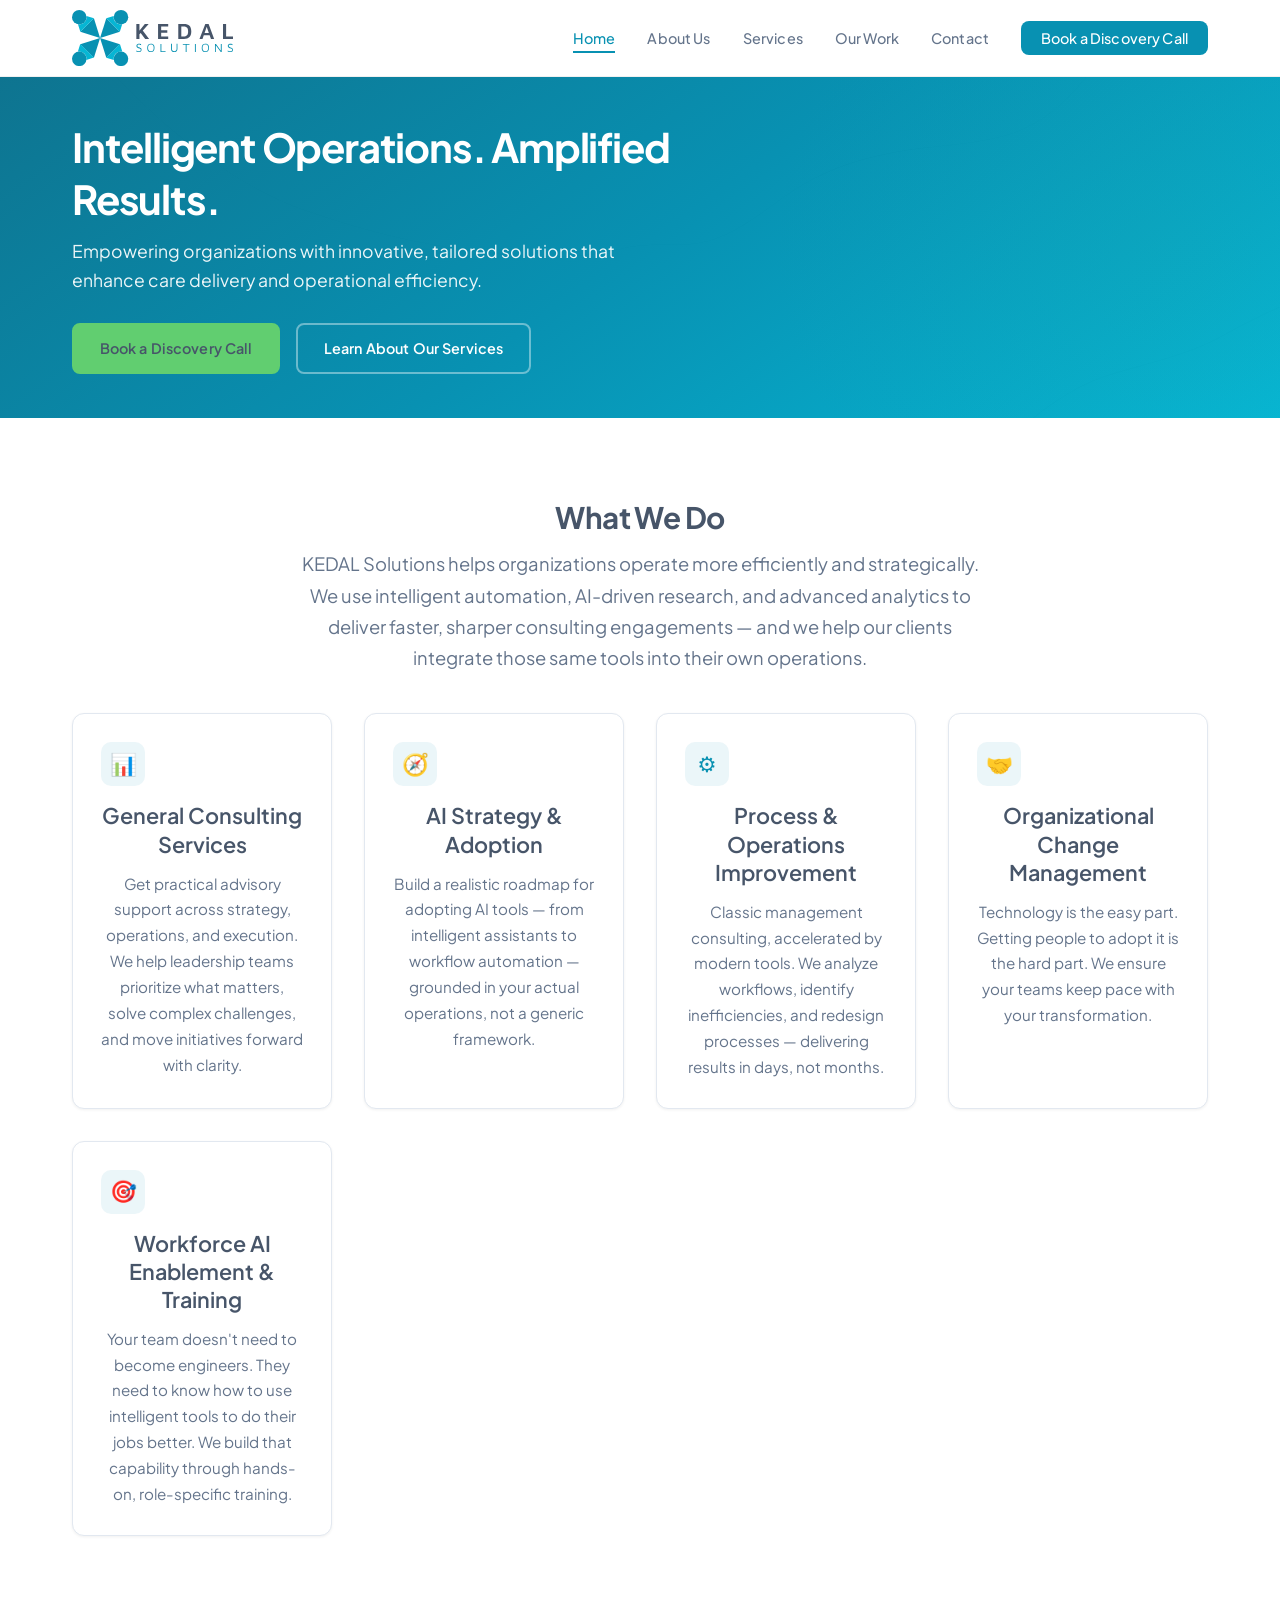
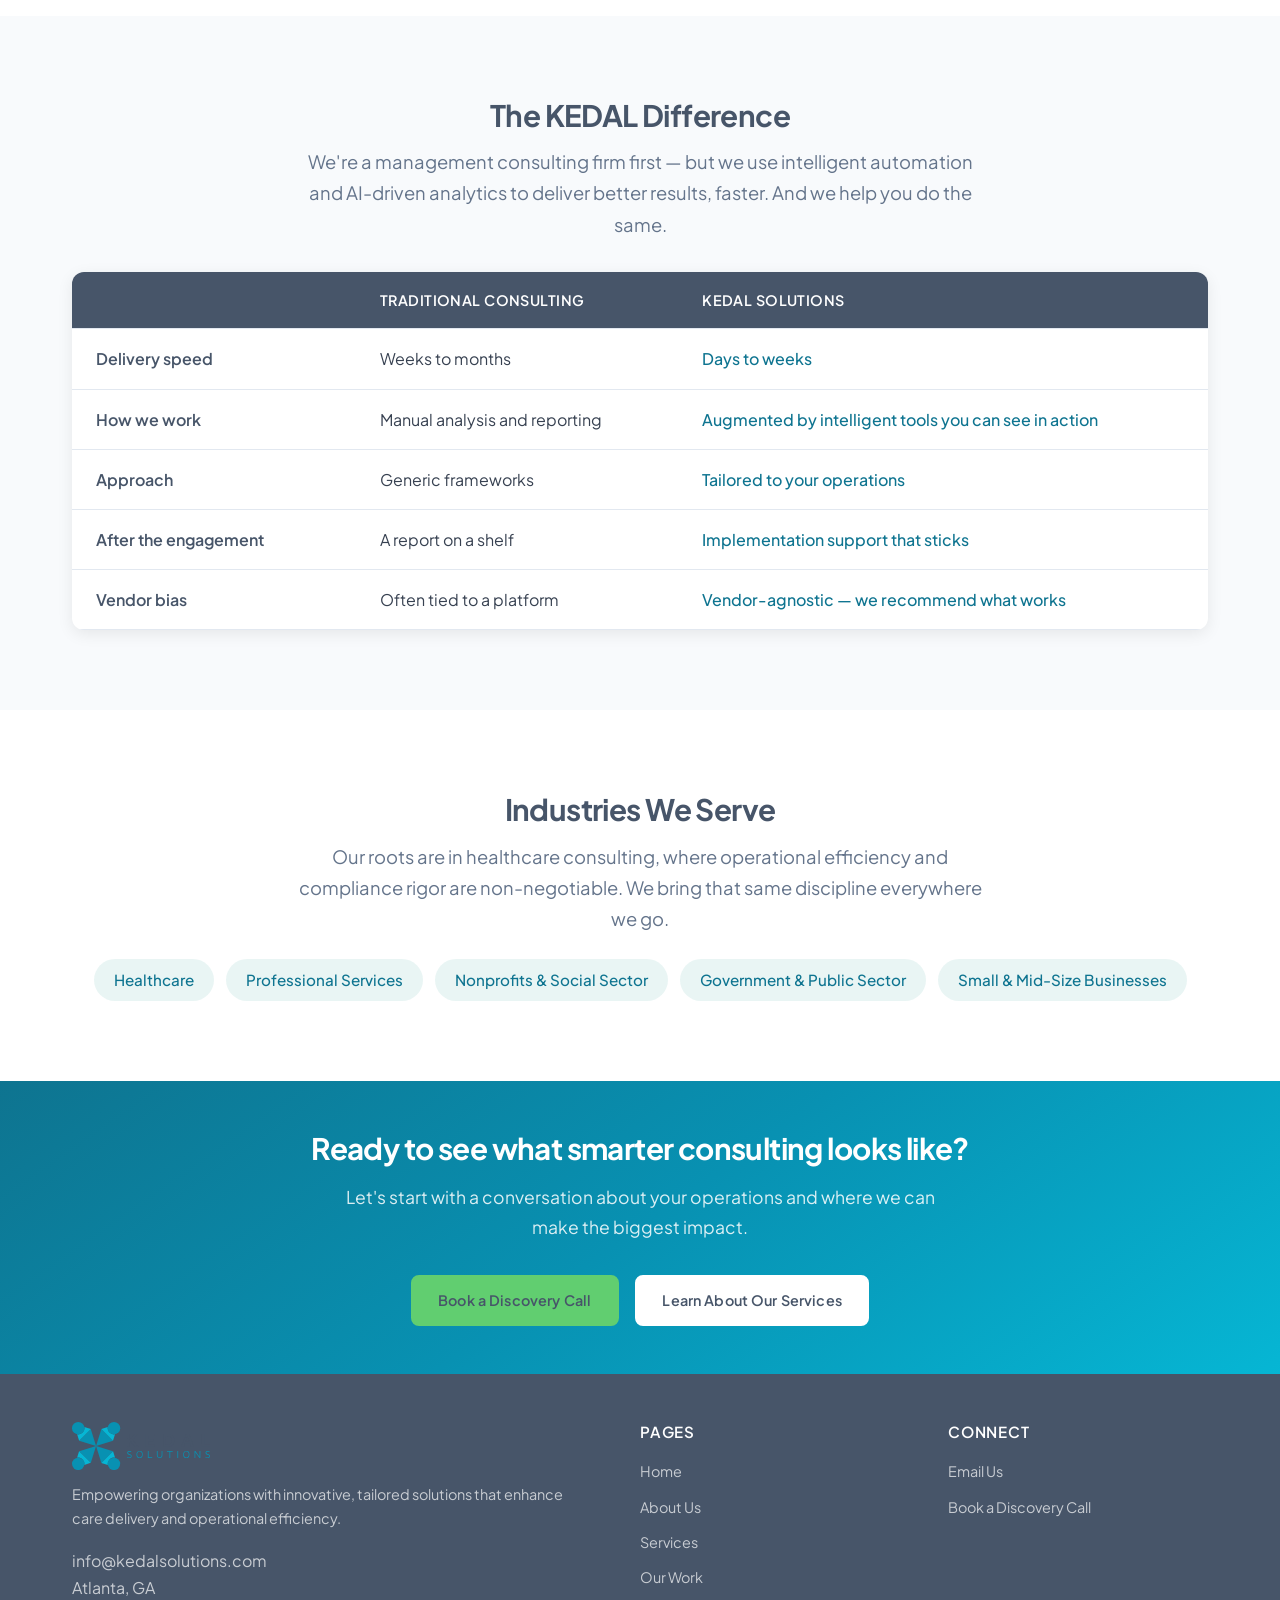
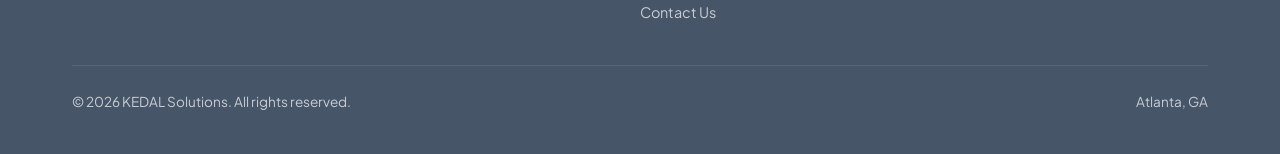
==== index.html @ 8dbf3a52 "Revert AI language changes on About and Home pages — restoring original copy" ====
<!DOCTYPE html>
<html lang="en">
<head>
  <meta charset="UTF-8">
  <meta name="viewport" content="width=device-width, initial-scale=1.0">
  <title>KEDAL Solutions — Intelligent Operations. Amplified Results.</title>
  <meta name="description" content="Management consulting that delivers smarter, faster results — powered by intelligent automation, AI-driven research, and advanced analytics.">
  <link rel="preconnect" href="https://fonts.googleapis.com">
  <link rel="preconnect" href="https://fonts.gstatic.com" crossorigin>
  <link href="https://fonts.googleapis.com/css2?family=Plus+Jakarta+Sans:wght@400;500;600;700&family=Inter:wght@400;500;600;700&display=swap" rel="stylesheet">
  <link rel="icon" type="image/svg+xml" href="images/favicon.svg">
  <link rel="stylesheet" href="css/style.css">
</head>
<body>

  <!-- Navigation -->
  <nav class="navbar">
    <div class="container">
      <a href="index.html" class="navbar__logo"><img src="images/logo.svg" alt="KEDAL Solutions"></a>
      <button class="navbar__toggle" aria-label="Toggle menu" aria-expanded="false">
        <span></span><span></span><span></span>
      </button>
      <ul class="navbar__links">
        <li><a href="index.html" class="active">Home</a></li>
        <li><a href="about.html">About Us</a></li>
        <li><a href="services.html">Services</a></li>
        <li><a href="customers.html">Our Work</a></li>
        <li><a href="contact.html">Contact</a></li>
        <li><a href="contact.html" class="navbar__cta">Book a Discovery Call</a></li>
      </ul>
    </div>
  </nav>

  <!-- Hero -->
  <section class="hero">
    <div class="container">
      <h1>Intelligent Operations. Amplified Results.</h1>
      <p class="hero__subtitle">Empowering organizations with innovative, tailored solutions that enhance care delivery and operational efficiency.</p>
      <div class="hero__actions">
        <a href="contact.html" class="btn btn--gold">Book a Discovery Call</a>
        <a href="services.html" class="btn btn--outline" style="color: #fff; border-color: rgba(255,255,255,0.4);">Learn About Our Services</a>
      </div>
    </div>
  </section>

  <!-- What We Do -->
  <section class="section">
    <div class="container text-center">
      <h2>What We Do</h2>
      <p class="section-subtitle">KEDAL Solutions helps organizations operate more efficiently and strategically. We use intelligent automation, AI-driven research, and advanced analytics to deliver faster, sharper consulting engagements — and we help our clients integrate those same tools into their own operations.</p>

      <div class="cards-grid">
        <div class="card">
          <div class="card__icon">📊</div>
          <h3>General Consulting Services</h3>
          <p>Get practical advisory support across strategy, operations, and execution. We help leadership teams prioritize what matters, solve complex challenges, and move initiatives forward with clarity.</p>
        </div>
        <div class="card">
          <div class="card__icon">🧭</div>
          <h3>AI Strategy &amp; Adoption</h3>
          <p>Build a realistic roadmap for adopting AI tools — from intelligent assistants to workflow automation — grounded in your actual operations, not a generic framework.</p>
        </div>
        <div class="card">
          <div class="card__icon">⚙️</div>
          <h3>Process &amp; Operations Improvement</h3>
          <p>Classic management consulting, accelerated by modern tools. We analyze workflows, identify inefficiencies, and redesign processes — delivering results in days, not months.</p>
        </div>
        <div class="card">
          <div class="card__icon">🤝</div>
          <h3>Organizational Change Management</h3>
          <p>Technology is the easy part. Getting people to adopt it is the hard part. We ensure your teams keep pace with your transformation.</p>
        </div>
        <div class="card">
          <div class="card__icon">🎯</div>
          <h3>Workforce AI Enablement &amp; Training</h3>
          <p>Your team doesn't need to become engineers. They need to know how to use intelligent tools to do their jobs better. We build that capability through hands-on, role-specific training.</p>
        </div>
      </div>
    </div>
  </section>

  <!-- The KEDAL Difference -->
  <section class="section section--gray">
    <div class="container">
      <h2 class="text-center">The KEDAL Difference</h2>
      <p class="section-subtitle text-center">We're a management consulting firm first — but we use intelligent automation and AI-driven analytics to deliver better results, faster. And we help you do the same.</p>

      <table class="comparison-table">
        <thead>
          <tr>
            <th></th>
            <th>Traditional Consulting</th>
            <th>KEDAL Solutions</th>
          </tr>
        </thead>
        <tbody>
          <tr>
            <td>Delivery speed</td>
            <td>Weeks to months</td>
            <td>Days to weeks</td>
          </tr>
          <tr>
            <td>How we work</td>
            <td>Manual analysis and reporting</td>
            <td>Augmented by intelligent tools you can see in action</td>
          </tr>
          <tr>
            <td>Approach</td>
            <td>Generic frameworks</td>
            <td>Tailored to your operations</td>
          </tr>
          <tr>
            <td>After the engagement</td>
            <td>A report on a shelf</td>
            <td>Implementation support that sticks</td>
          </tr>
          <tr>
            <td>Vendor bias</td>
            <td>Often tied to a platform</td>
            <td>Vendor-agnostic — we recommend what works</td>
          </tr>
        </tbody>
      </table>
    </div>
  </section>

  <!-- Industries -->
  <section class="section">
    <div class="container text-center">
      <h2>Industries We Serve</h2>
      <p class="section-subtitle">Our roots are in healthcare consulting, where operational efficiency and compliance rigor are non-negotiable. We bring that same discipline everywhere we go.</p>
      <ul class="industries-list">
        <li>Healthcare</li>
        <li>Professional Services</li>
        <li>Nonprofits &amp; Social Sector</li>
        <li>Government &amp; Public Sector</li>
        <li>Small &amp; Mid-Size Businesses</li>
      </ul>
    </div>
  </section>

  <!-- CTA Banner -->
  <section class="cta-banner">
    <div class="container">
      <h2>Ready to see what smarter consulting looks like?</h2>
      <p>Let's start with a conversation about your operations and where we can make the biggest impact.</p>
      <div class="cta-banner__actions">
        <a href="contact.html" class="btn btn--gold">Book a Discovery Call</a>
        <a href="services.html" class="btn btn--white">Learn About Our Services</a>
      </div>
    </div>
  </section>

  <!-- Footer -->
  <footer class="footer">
    <div class="container">
      <div class="footer__grid">
        <div>
          <div class="footer__brand"><img src="images/logo.svg" alt="KEDAL Solutions"></div>
          <p class="footer__tagline">Empowering organizations with innovative, tailored solutions that enhance care delivery and operational efficiency.</p>
          <p>info@kedalsolutions.com<br>Atlanta, GA</p>
        </div>
        <div>
          <h4>Pages</h4>
          <ul class="footer__links">
            <li><a href="index.html">Home</a></li>
            <li><a href="about.html">About Us</a></li>
            <li><a href="services.html">Services</a></li>
            <li><a href="customers.html">Our Work</a></li>
            <li><a href="contact.html">Contact Us</a></li>
          </ul>
        </div>
        <div>
          <h4>Connect</h4>
          <ul class="footer__links">
            <li><a href="mailto:info@kedalsolutions.com">Email Us</a></li>
            <li><a href="contact.html">Book a Discovery Call</a></li>
          </ul>
        </div>
      </div>
      <div class="footer__bottom">
        <p>&copy; 2026 KEDAL Solutions. All rights reserved.</p>
        <p>Atlanta, GA</p>
      </div>
    </div>
  </footer>

  <script src="js/main.js"></script>
</body>
</html>
---- css/style.css ----
/* ========================================
   KEDAL Solutions — Main Stylesheet
   ======================================== */

/* --- CSS Variables --- */
:root {
  --navy: #475569;
  --navy-light: #54595f;
  --teal: #0891B2;
  --teal-light: #06B6D4;
  --teal-dark: #0e7490;
  --accent-green: #61CE70;
  --accent-green-light: #7dd98a;
  --white: #ffffff;
  --off-white: #f8fafc;
  --gray-100: #f1f5f9;
  --gray-200: #e2e8f0;
  --gray-300: #cbd5e1;
  --gray-500: #64748b;
  --gray-700: #374151;
  --gray-900: #111827;
  --font-heading: 'Plus Jakarta Sans', 'Inter', system-ui, sans-serif;
  --font-body: 'Plus Jakarta Sans', 'Inter', system-ui, sans-serif;
  --max-width: 1200px;
  --transition: 0.25s ease;
  --shadow-sm: 0 1px 3px rgba(0,0,0,0.06);
  --shadow-md: 0 4px 16px rgba(0,0,0,0.08);
  --shadow-lg: 0 12px 32px rgba(0,0,0,0.1);
  --radius: 12px;
  --radius-lg: 16px;
}

/* --- Reset & Base --- */
*, *::before, *::after {
  box-sizing: border-box;
  margin: 0;
  padding: 0;
}

html {
  scroll-behavior: smooth;
  font-size: 16px;
}

body {
  font-family: var(--font-body);
  color: var(--gray-700);
  line-height: 1.7;
  background: var(--white);
}

img {
  max-width: 100%;
  height: auto;
  display: block;
}

a {
  color: var(--teal);
  text-decoration: none;
  transition: color var(--transition);
}

a:hover {
  color: var(--teal-dark);
}

h1, h2, h3, h4 {
  font-family: var(--font-heading);
  color: var(--navy);
  line-height: 1.3;
}

h1 { font-size: 2.5rem; font-weight: 700; letter-spacing: -0.03em; }
h2 { font-size: 1.85rem; font-weight: 700; letter-spacing: -0.02em; }
h3 { font-size: 1.35rem; font-weight: 600; }
h4 { font-size: 1.1rem; font-weight: 600; }

p {
  margin-bottom: 1rem;
  font-weight: 400;
}

/* --- Utility --- */
.container {
  max-width: var(--max-width);
  margin: 0 auto;
  padding: 0 2rem;
}

.section {
  padding: 5rem 0;
}

.section--gray {
  background: var(--off-white);
}

.section--navy {
  background: var(--navy);
  color: var(--white);
}

.section--navy h2,
.section--navy h3 {
  color: var(--white);
}

.text-center {
  text-align: center;
}

.text-teal {
  color: var(--teal);
}

.section-subtitle {
  font-size: 1.15rem;
  color: var(--gray-500);
  max-width: 700px;
  margin: 0.75rem auto 0;
}

/* --- Buttons --- */
.btn {
  display: inline-block;
  padding: 0.7rem 1.6rem;
  border-radius: 8px;
  font-weight: 600;
  font-size: 0.9rem;
  cursor: pointer;
  transition: all var(--transition);
  border: 2px solid transparent;
  text-align: center;
  font-family: var(--font-body);
  letter-spacing: 0.01em;
}

.btn--primary {
  background: var(--teal);
  color: var(--white);
  border-color: var(--teal);
}

.btn--primary:hover {
  background: var(--teal-dark);
  border-color: var(--teal-dark);
  color: var(--white);
}

.btn--outline {
  background: transparent;
  color: var(--teal);
  border-color: var(--teal);
}

.btn--outline:hover {
  background: var(--teal);
  color: var(--white);
}

.btn--white {
  background: var(--white);
  color: var(--navy);
  border-color: var(--white);
}

.btn--white:hover {
  background: var(--gray-100);
  border-color: var(--gray-100);
}

.btn--gold {
  background: var(--accent-green);
  color: var(--navy);
  border-color: var(--accent-green);
}

.btn--gold:hover {
  background: var(--accent-green-light);
  border-color: var(--accent-green-light);
}

/* --- Navigation --- */
.navbar {
  background: rgba(255,255,255,0.92);
  backdrop-filter: blur(12px);
  -webkit-backdrop-filter: blur(12px);
  border-bottom: 1px solid rgba(0,0,0,0.06);
  position: sticky;
  top: 0;
  z-index: 1000;
}

.navbar .container {
  display: flex;
  align-items: center;
  justify-content: space-between;
  padding-top: 0;
  padding-bottom: 0;
  height: 76px;
}

.navbar__logo {
  display: flex;
  align-items: center;
}

.navbar__logo img {
  height: 56px;
  width: auto;
}

.navbar__links {
  display: flex;
  list-style: none;
  gap: 2rem;
  align-items: center;
}

.navbar__links a {
  color: var(--gray-500);
  font-weight: 500;
  font-size: 0.9rem;
  padding: 0.25rem 0;
  border-bottom: 2px solid transparent;
  transition: all var(--transition);
  letter-spacing: 0.01em;
}

.navbar__links a:hover,
.navbar__links a.active {
  color: var(--teal);
  border-bottom-color: var(--teal);
}

.navbar__cta {
  background: var(--teal) !important;
  color: var(--white) !important;
  padding: 0.5rem 1.25rem !important;
  border-radius: 8px !important;
  border-bottom: none !important;
}

.navbar__cta:hover {
  background: var(--teal-dark) !important;
}

/* Mobile menu toggle */
.navbar__toggle {
  display: none;
  background: none;
  border: none;
  cursor: pointer;
  padding: 0.5rem;
}

.navbar__toggle span {
  display: block;
  width: 24px;
  height: 2px;
  background: var(--navy);
  margin: 5px 0;
  transition: var(--transition);
}

/* --- Hero --- */
.hero {
  background: linear-gradient(145deg, #0e7490 0%, #0891B2 50%, #06B6D4 100%);
  color: var(--white);
  padding: 2.75rem 0;
  position: relative;
  overflow: hidden;
}

.hero::before {
  content: '';
  position: absolute;
  top: 0;
  left: 0;
  right: 0;
  bottom: 0;
  background: url('../images/hero-bg-pattern.png') repeat;
  opacity: 0.06;
  pointer-events: none;
}

.hero::after {
  content: '';
  position: absolute;
  top: -50%;
  right: -20%;
  width: 60%;
  height: 200%;
  background: radial-gradient(ellipse, rgba(42, 157, 143, 0.12) 0%, transparent 70%);
  pointer-events: none;
}

.hero .container {
  position: relative;
  z-index: 1;
}

.hero h1 {
  color: var(--white);
  font-size: 2.5rem;
  font-weight: 700;
  margin-bottom: 0.75rem;
  max-width: 650px;
  letter-spacing: -0.03em;
}

.hero__subtitle {
  font-size: 1.1rem;
  color: rgba(255, 255, 255, 0.92);
  max-width: 560px;
  margin-bottom: 1.75rem;
  line-height: 1.65;
  font-weight: 400;
}

.hero__actions {
  display: flex;
  gap: 1rem;
  flex-wrap: wrap;
}

/* --- Service Cards Grid --- */
.cards-grid {
  display: grid;
  grid-template-columns: repeat(auto-fit, minmax(260px, 1fr));
  gap: 2rem;
  margin-top: 2.5rem;
}

.card {
  background: var(--white);
  border-radius: var(--radius);
  padding: 1.75rem;
  box-shadow: var(--shadow-sm);
  border: 1px solid var(--gray-200);
  transition: transform var(--transition), box-shadow var(--transition);
}

.card:hover {
  transform: translateY(-3px);
  box-shadow: var(--shadow-lg);
  border-color: var(--gray-300);
}

.card__icon {
  width: 44px;
  height: 44px;
  background: rgba(8, 145, 178, 0.08);
  border-radius: 10px;
  display: flex;
  align-items: center;
  justify-content: center;
  margin-bottom: 1rem;
  font-size: 1.35rem;
  color: var(--teal);
}

.card h3 {
  margin-bottom: 0.75rem;
}

.card p {
  color: var(--gray-500);
  font-size: 0.95rem;
  margin-bottom: 0;
}

/* --- Comparison Table --- */
.comparison-table {
  width: 100%;
  border-collapse: collapse;
  margin-top: 2rem;
  background: var(--white);
  border-radius: var(--radius);
  overflow: hidden;
  box-shadow: var(--shadow-md);
}

.comparison-table th,
.comparison-table td {
  padding: 1rem 1.5rem;
  text-align: left;
  border-bottom: 1px solid var(--gray-200);
}

.comparison-table th {
  background: var(--navy);
  color: var(--white);
  font-weight: 600;
  font-size: 0.9rem;
  text-transform: uppercase;
  letter-spacing: 0.03em;
}

.comparison-table td:first-child {
  font-weight: 600;
  color: var(--navy);
  width: 25%;
}

.comparison-table td:last-child {
  color: var(--teal-dark);
  font-weight: 500;
}

.comparison-table tbody tr:hover {
  background: var(--off-white);
}

/* --- Industries Tags --- */
.industries-list {
  display: flex;
  flex-wrap: wrap;
  gap: 0.75rem;
  list-style: none;
  margin-top: 1.5rem;
  justify-content: center;
}

.industries-list li {
  background: rgba(42, 157, 143, 0.1);
  color: var(--teal-dark);
  padding: 0.5rem 1.25rem;
  border-radius: 50px;
  font-weight: 500;
  font-size: 0.95rem;
}

/* --- CTA Banner --- */
.cta-banner {
  background: linear-gradient(145deg, #0e7490 0%, #0891B2 50%, #06B6D4 100%);
  color: var(--white);
  padding: 3rem 0;
  text-align: center;
}

.cta-banner h2 {
  color: var(--white);
  margin-bottom: 1rem;
}

.cta-banner p {
  color: rgba(255, 255, 255, 0.85);
  font-size: 1.1rem;
  max-width: 600px;
  margin: 0 auto 2rem;
}

.cta-banner__actions {
  display: flex;
  gap: 1rem;
  justify-content: center;
  flex-wrap: wrap;
}

/* --- About Story --- */
.story-block {
  max-width: 800px;
  margin: 0 auto;
}

.story-block p {
  font-size: 1.05rem;
  margin-bottom: 1.25rem;
}

/* --- Approach Steps --- */
.approach-grid {
  display: grid;
  grid-template-columns: repeat(auto-fit, minmax(260px, 1fr));
  gap: 2rem;
  margin-top: 2.5rem;
}

.approach-step {
  padding: 1.75rem;
  background: var(--white);
  border-radius: var(--radius);
  border-left: 3px solid var(--teal);
  box-shadow: var(--shadow-sm);
  transition: box-shadow var(--transition);
}

.approach-step:hover {
  box-shadow: var(--shadow-md);
}

.approach-step__number {
  display: inline-block;
  background: var(--teal);
  color: var(--white);
  width: 32px;
  height: 32px;
  border-radius: 50%;
  text-align: center;
  line-height: 32px;
  font-weight: 700;
  font-size: 0.9rem;
  margin-bottom: 0.75rem;
}

.approach-step h3 {
  margin-bottom: 0.5rem;
}

.approach-step p {
  color: var(--gray-500);
  font-size: 0.95rem;
  margin-bottom: 0;
}

/* --- Values List --- */
.values-list {
  list-style: none;
  max-width: 700px;
  margin: 2rem auto 0;
}

.values-list li {
  padding: 0.75rem 0;
  border-bottom: 1px solid var(--gray-200);
  font-size: 1.05rem;
}

.values-list li strong {
  color: var(--navy);
}

/* --- Service Detail --- */
.service-detail {
  padding: 3rem 0;
  border-bottom: 1px solid var(--gray-200);
}

.service-detail:last-child {
  border-bottom: none;
}

.service-detail__content {
  display: grid;
  grid-template-columns: 1fr 1fr;
  gap: 3rem;
  align-items: start;
}

.service-detail__content--reverse {
  direction: rtl;
}

.service-detail__content--reverse > * {
  direction: ltr;
}

.service-detail__image {
  border-radius: var(--radius);
  overflow: hidden;
  box-shadow: var(--shadow-md);
}

.service-detail__image img {
  width: 100%;
  height: 100%;
  object-fit: cover;
  display: block;
}

.service-detail h3 {
  font-size: 1.5rem;
  margin-bottom: 0.5rem;
}

.service-detail__tagline {
  font-size: 1.1rem;
  color: var(--teal);
  font-style: italic;
  margin-bottom: 1.5rem;
}

.deliverables-list {
  list-style: none;
  margin: 1.5rem 0;
}

.deliverables-list li {
  padding: 0.5rem 0 0.5rem 1.75rem;
  position: relative;
  font-size: 0.95rem;
}

.deliverables-list li::before {
  content: '✓';
  position: absolute;
  left: 0;
  color: var(--teal);
  font-weight: 700;
}

.service-meta {
  display: flex;
  gap: 2rem;
  margin-top: 1.5rem;
  flex-wrap: wrap;
}

.service-meta__item {
  background: var(--off-white);
  padding: 0.75rem 1.25rem;
  border-radius: 8px;
  font-size: 0.9rem;
}

.service-meta__item strong {
  color: var(--navy);
}

/* --- Pillar Flow --- */
.pillar-flow {
  display: flex;
  align-items: center;
  justify-content: center;
  gap: 0.5rem;
  margin-top: 2rem;
  flex-wrap: wrap;
}

.pillar-flow__step {
  background: var(--teal);
  color: var(--white);
  padding: 0.75rem 1.5rem;
  border-radius: 8px;
  font-weight: 600;
  font-size: 0.9rem;
  text-align: center;
}

.pillar-flow__arrow {
  color: var(--gray-300);
  font-size: 1.5rem;
  font-weight: 300;
}

/* --- Case Studies --- */
.case-study {
  background: var(--white);
  border-radius: var(--radius);
  padding: 2.25rem;
  box-shadow: var(--shadow-sm);
  border: 1px solid var(--gray-200);
  margin-bottom: 2rem;
  transition: box-shadow var(--transition);
}

.case-study:hover {
  box-shadow: var(--shadow-md);
}

.case-study__label {
  display: inline-block;
  background: rgba(42, 157, 143, 0.1);
  color: var(--teal-dark);
  padding: 0.25rem 0.75rem;
  border-radius: 50px;
  font-size: 0.8rem;
  font-weight: 600;
  text-transform: uppercase;
  letter-spacing: 0.05em;
  margin-bottom: 1rem;
}

.case-study h3 {
  margin-bottom: 1.25rem;
}

.case-study__section {
  margin-bottom: 1.25rem;
}

.case-study__section h4 {
  color: var(--teal);
  margin-bottom: 0.5rem;
}

.case-study__results {
  display: grid;
  grid-template-columns: repeat(auto-fit, minmax(180px, 1fr));
  gap: 1rem;
  margin-top: 1rem;
}

.result-stat {
  background: var(--off-white);
  padding: 1.25rem;
  border-radius: 8px;
  text-align: center;
}

.result-stat__number {
  font-size: 1.75rem;
  font-weight: 800;
  color: var(--teal);
  display: block;
}

.result-stat__label {
  font-size: 0.85rem;
  color: var(--gray-500);
  margin-top: 0.25rem;
}

.case-study blockquote {
  border-left: 3px solid var(--teal);
  padding: 1rem 1.5rem;
  margin: 1.5rem 0 0;
  font-style: italic;
  color: var(--gray-500);
  background: var(--off-white);
  border-radius: 0 8px 8px 0;
}

.case-study--placeholder {
  border-style: dashed;
  opacity: 0.7;
}

/* --- Contact Form --- */
.contact-grid {
  display: grid;
  grid-template-columns: 1fr 1fr;
  gap: 3rem;
  margin-top: 2.5rem;
}

.contact-info__item {
  display: flex;
  align-items: flex-start;
  gap: 1rem;
  margin-bottom: 1.5rem;
}

.contact-info__icon {
  width: 40px;
  height: 40px;
  background: rgba(42, 157, 143, 0.1);
  border-radius: 8px;
  display: flex;
  align-items: center;
  justify-content: center;
  color: var(--teal);
  flex-shrink: 0;
  font-size: 1.1rem;
}

.contact-info__text h4 {
  margin-bottom: 0.15rem;
}

.contact-info__text p {
  margin-bottom: 0;
  color: var(--gray-500);
  font-size: 0.95rem;
}

.contact-form label {
  display: block;
  font-weight: 600;
  color: var(--navy);
  margin-bottom: 0.35rem;
  font-size: 0.9rem;
}

.contact-form input,
.contact-form select,
.contact-form textarea {
  width: 100%;
  padding: 0.75rem 1rem;
  border: 1px solid var(--gray-300);
  border-radius: 6px;
  font-size: 0.95rem;
  font-family: var(--font-body);
  margin-bottom: 1.25rem;
  transition: border-color var(--transition);
}

.contact-form input:focus,
.contact-form select:focus,
.contact-form textarea:focus {
  outline: none;
  border-color: var(--teal);
  box-shadow: 0 0 0 3px rgba(42, 157, 143, 0.1);
}

.contact-form textarea {
  min-height: 120px;
  resize: vertical;
}

/* --- What to Expect (Steps) --- */
.expect-steps {
  display: grid;
  grid-template-columns: repeat(auto-fit, minmax(220px, 1fr));
  gap: 1.5rem;
  margin-top: 2rem;
}

.expect-step {
  text-align: center;
  padding: 1.5rem;
}

.expect-step__number {
  display: inline-block;
  background: var(--teal);
  color: var(--white);
  width: 40px;
  height: 40px;
  border-radius: 50%;
  line-height: 40px;
  font-weight: 700;
  margin-bottom: 1rem;
}

.expect-step h4 {
  margin-bottom: 0.5rem;
}

.expect-step p {
  color: var(--gray-500);
  font-size: 0.9rem;
  margin-bottom: 0;
}

/* --- Footer --- */
.footer {
  background: var(--navy);
  color: rgba(255, 255, 255, 0.7);
  padding: 3rem 0 1.5rem;
}

.footer__grid {
  display: grid;
  grid-template-columns: 2fr 1fr 1fr;
  gap: 3rem;
  margin-bottom: 2rem;
}

.footer__brand {
  margin-bottom: 0.75rem;
}

.footer__brand img {
  height: 48px;
  width: auto;
}

.footer__tagline {
  font-size: 0.9rem;
  margin-bottom: 1rem;
}

.footer h4 {
  color: var(--white);
  margin-bottom: 1rem;
  font-size: 0.95rem;
  text-transform: uppercase;
  letter-spacing: 0.05em;
}

.footer__links {
  list-style: none;
}

.footer__links li {
  margin-bottom: 0.5rem;
}

.footer__links a {
  color: rgba(255, 255, 255, 0.7);
  font-size: 0.9rem;
}

.footer__links a:hover {
  color: var(--teal-light);
}

.footer__bottom {
  border-top: 1px solid rgba(255, 255, 255, 0.1);
  padding-top: 1.5rem;
  display: flex;
  justify-content: space-between;
  align-items: center;
  font-size: 0.85rem;
}

/* --- Responsive --- */
@media (max-width: 768px) {
  h1 { font-size: 1.75rem; }
  h2 { font-size: 1.4rem; }

  .hero { padding: 2rem 0; }
  .hero h1 { font-size: 1.85rem; }
  .section { padding: 3.5rem 0; }

  .navbar__links {
    display: none;
    flex-direction: column;
    position: absolute;
    top: 72px;
    left: 0;
    right: 0;
    background: var(--white);
    padding: 1rem 2rem 2rem;
    border-bottom: 1px solid var(--gray-200);
    box-shadow: 0 4px 12px rgba(0,0,0,0.1);
    gap: 0;
  }

  .navbar__links.open {
    display: flex;
  }

  .navbar__links li {
    padding: 0.75rem 0;
    border-bottom: 1px solid var(--gray-100);
  }

  .navbar__toggle {
    display: block;
  }

  .contact-grid {
    grid-template-columns: 1fr;
  }

  .footer__grid {
    grid-template-columns: 1fr;
    gap: 2rem;
  }

  .footer__bottom {
    flex-direction: column;
    gap: 0.5rem;
    text-align: center;
  }

  .comparison-table {
    font-size: 0.85rem;
  }

  .comparison-table th,
  .comparison-table td {
    padding: 0.75rem;
  }

  .pillar-flow__arrow {
    display: none;
  }

  .pillar-flow {
    flex-direction: column;
  }

  .service-detail__content {
    grid-template-columns: 1fr;
  }

  .service-detail__content--reverse {
    direction: ltr;
  }
}
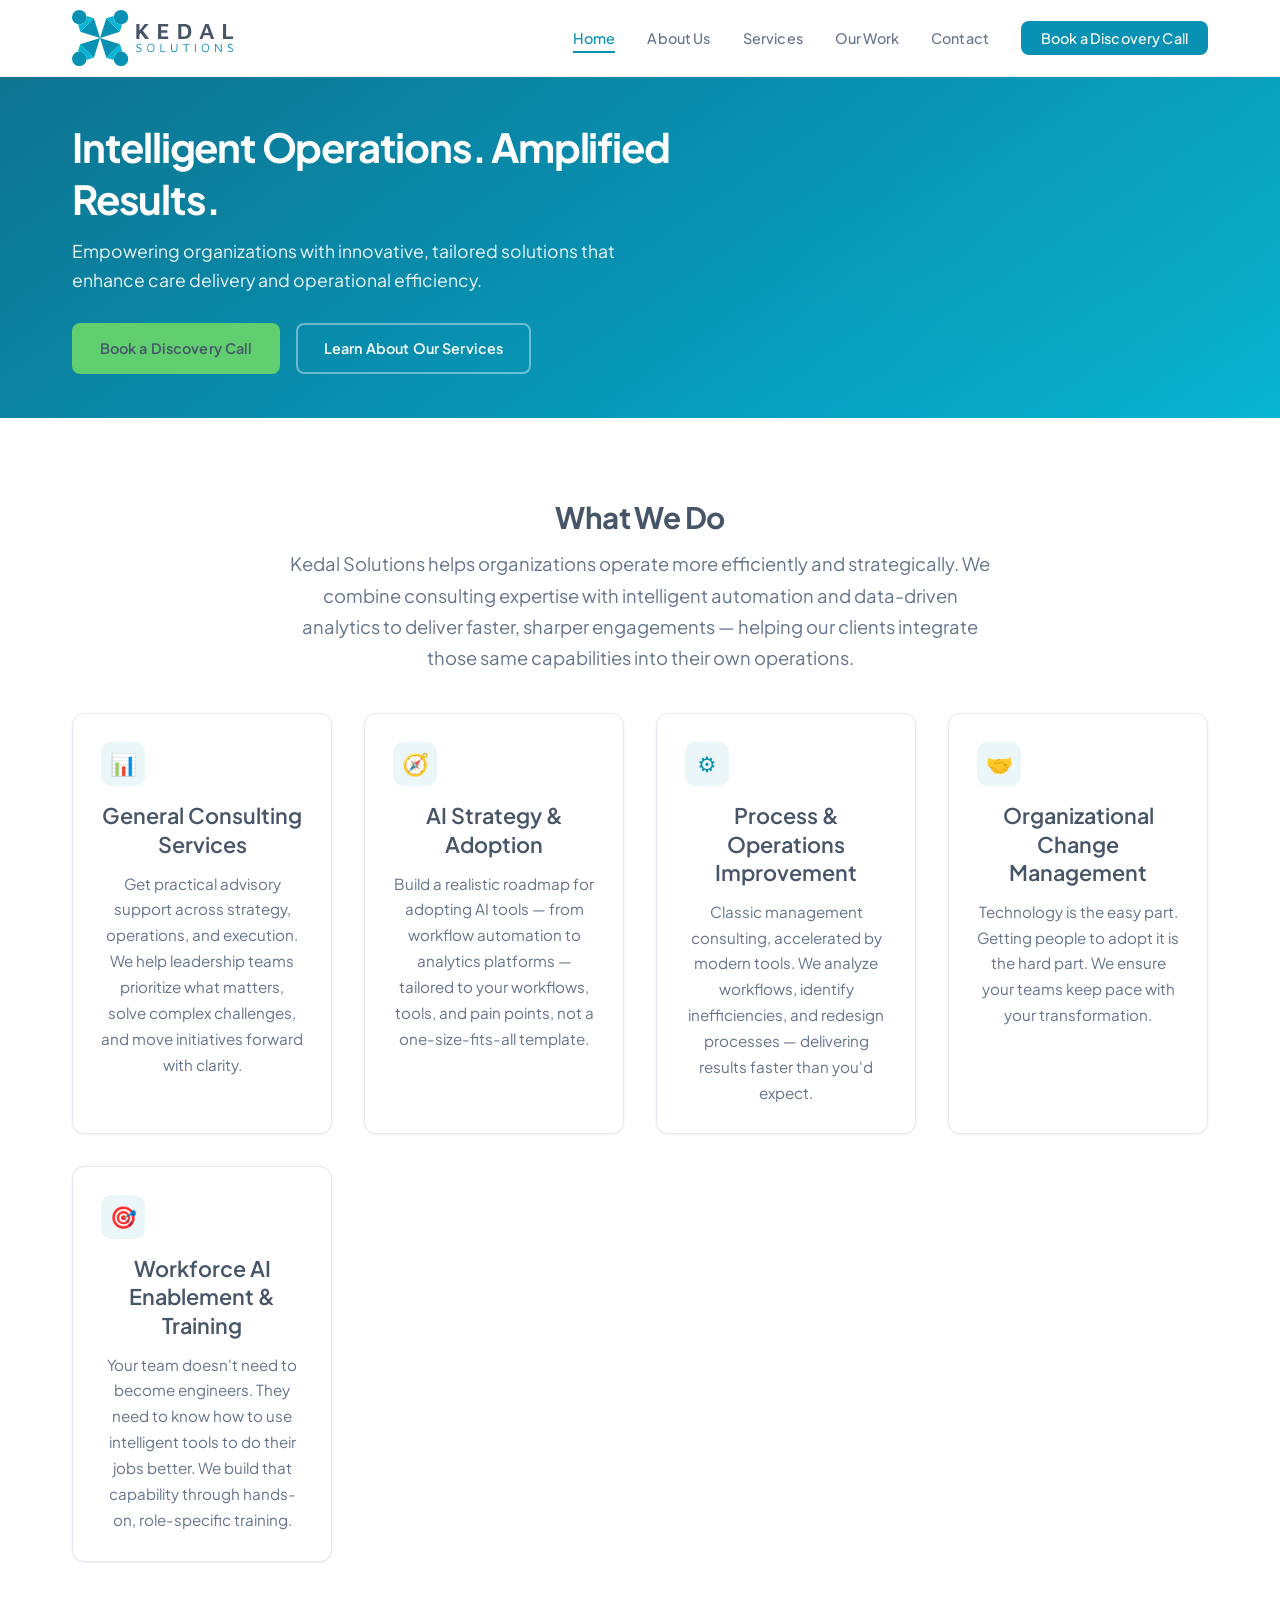
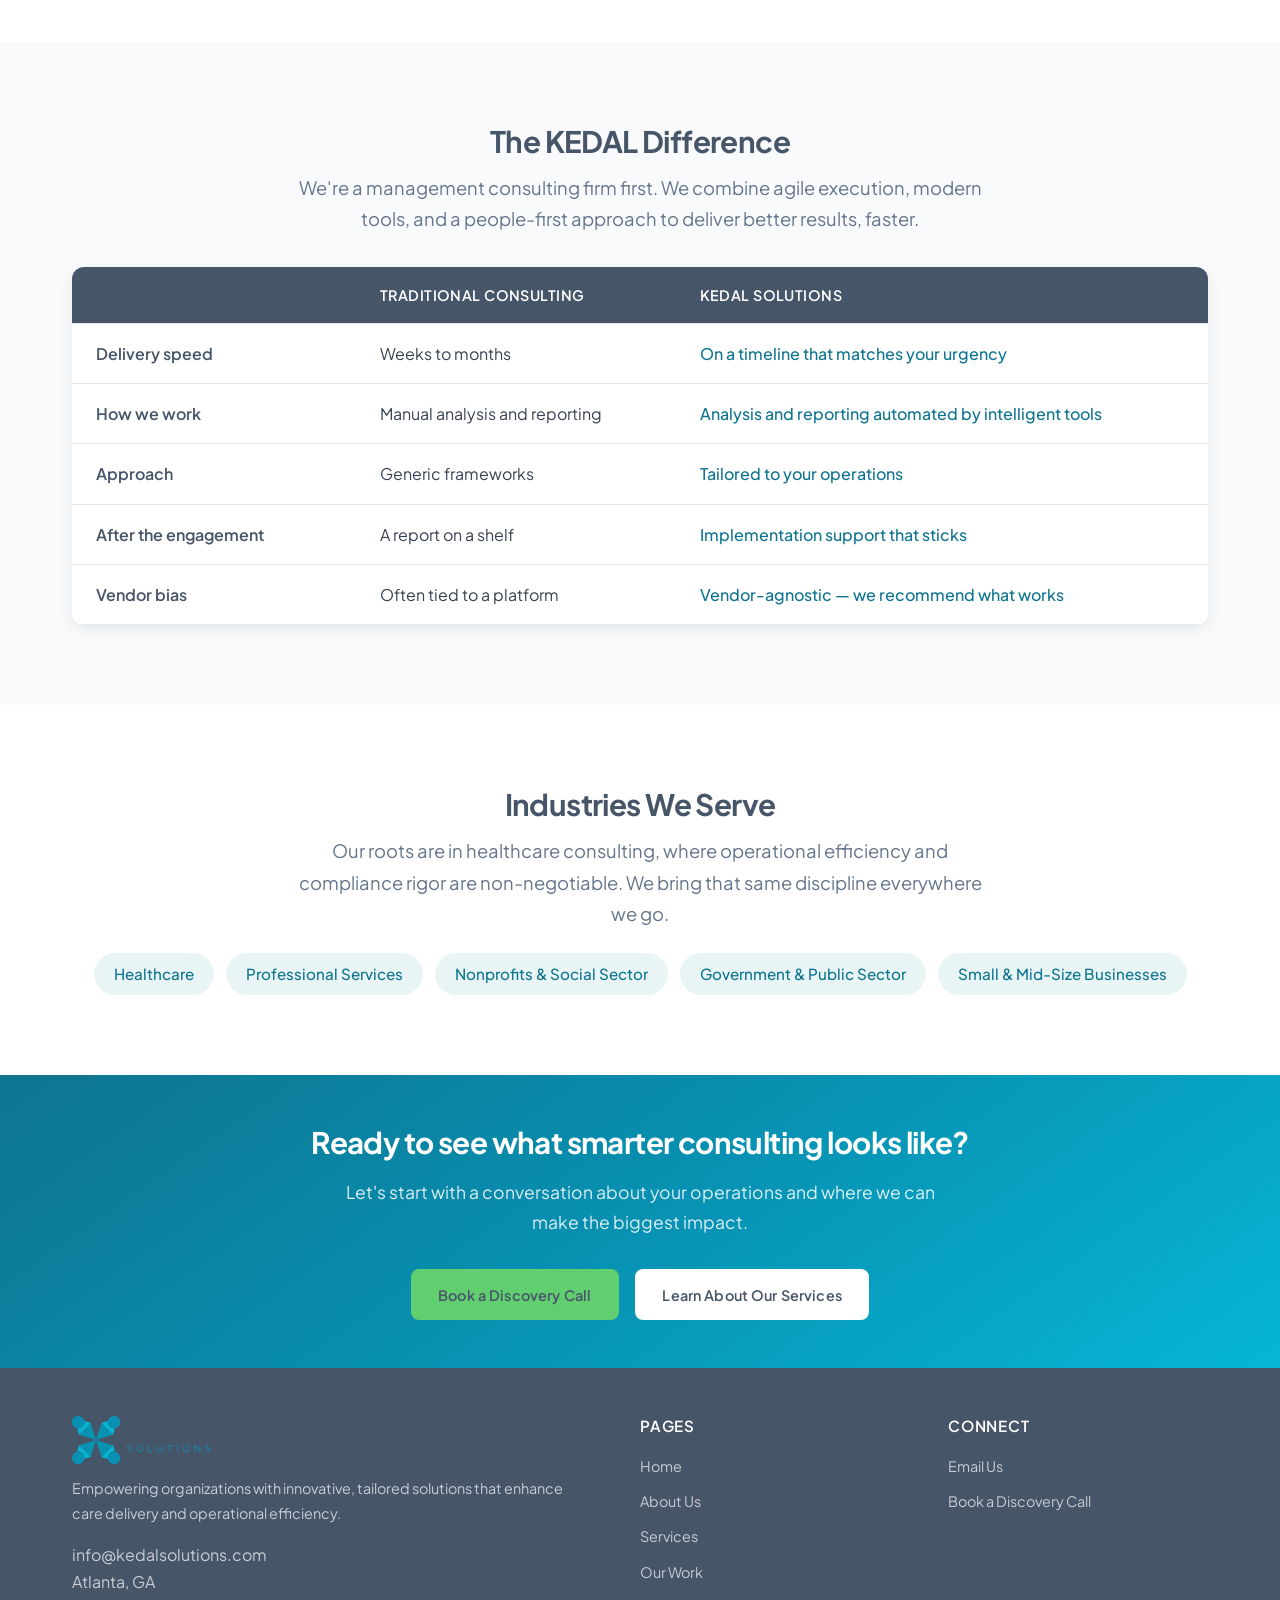
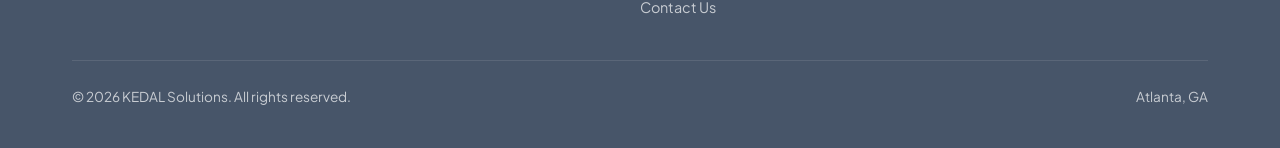
==== commit af15857d: "Update homepage: soften AI language, update comparison table, refine service cards Co-Authored-By: C" ====
--- a/index.html
+++ b/index.html
@@ -47,7 +47,7 @@
   <section class="section">
     <div class="container text-center">
       <h2>What We Do</h2>
-      <p class="section-subtitle">KEDAL Solutions helps organizations operate more efficiently and strategically. We use intelligent automation, AI-driven research, and advanced analytics to deliver faster, sharper consulting engagements — and we help our clients integrate those same tools into their own operations.</p>
+      <p class="section-subtitle">Kedal Solutions helps organizations operate more efficiently and strategically. We combine consulting expertise with intelligent automation and data-driven analytics to deliver faster, sharper engagements — helping our clients integrate those same capabilities into their own operations.</p>
 
       <div class="cards-grid">
         <div class="card">
@@ -58,12 +58,12 @@
         <div class="card">
           <div class="card__icon">🧭</div>
           <h3>AI Strategy &amp; Adoption</h3>
-          <p>Build a realistic roadmap for adopting AI tools — from intelligent assistants to workflow automation — grounded in your actual operations, not a generic framework.</p>
+          <p>Build a realistic roadmap for adopting AI tools — from workflow automation to analytics platforms — tailored to your workflows, tools, and pain points, not a one-size-fits-all template.</p>
         </div>
         <div class="card">
           <div class="card__icon">⚙️</div>
           <h3>Process &amp; Operations Improvement</h3>
-          <p>Classic management consulting, accelerated by modern tools. We analyze workflows, identify inefficiencies, and redesign processes — delivering results in days, not months.</p>
+          <p>Classic management consulting, accelerated by modern tools. We analyze workflows, identify inefficiencies, and redesign processes — delivering results faster than you'd expect.</p>
         </div>
         <div class="card">
           <div class="card__icon">🤝</div>
@@ -83,7 +83,7 @@
   <section class="section section--gray">
     <div class="container">
       <h2 class="text-center">The KEDAL Difference</h2>
-      <p class="section-subtitle text-center">We're a management consulting firm first — but we use intelligent automation and AI-driven analytics to deliver better results, faster. And we help you do the same.</p>
+      <p class="section-subtitle text-center">We're a management consulting firm first. We combine agile execution, modern tools, and a people-first approach to deliver better results, faster.</p>
 
       <table class="comparison-table">
         <thead>
@@ -97,12 +97,12 @@
           <tr>
             <td>Delivery speed</td>
             <td>Weeks to months</td>
-            <td>Days to weeks</td>
+            <td>On a timeline that matches your urgency</td>
           </tr>
           <tr>
             <td>How we work</td>
             <td>Manual analysis and reporting</td>
-            <td>Augmented by intelligent tools you can see in action</td>
+            <td>Analysis and reporting automated by intelligent tools</td>
           </tr>
           <tr>
             <td>Approach</td>
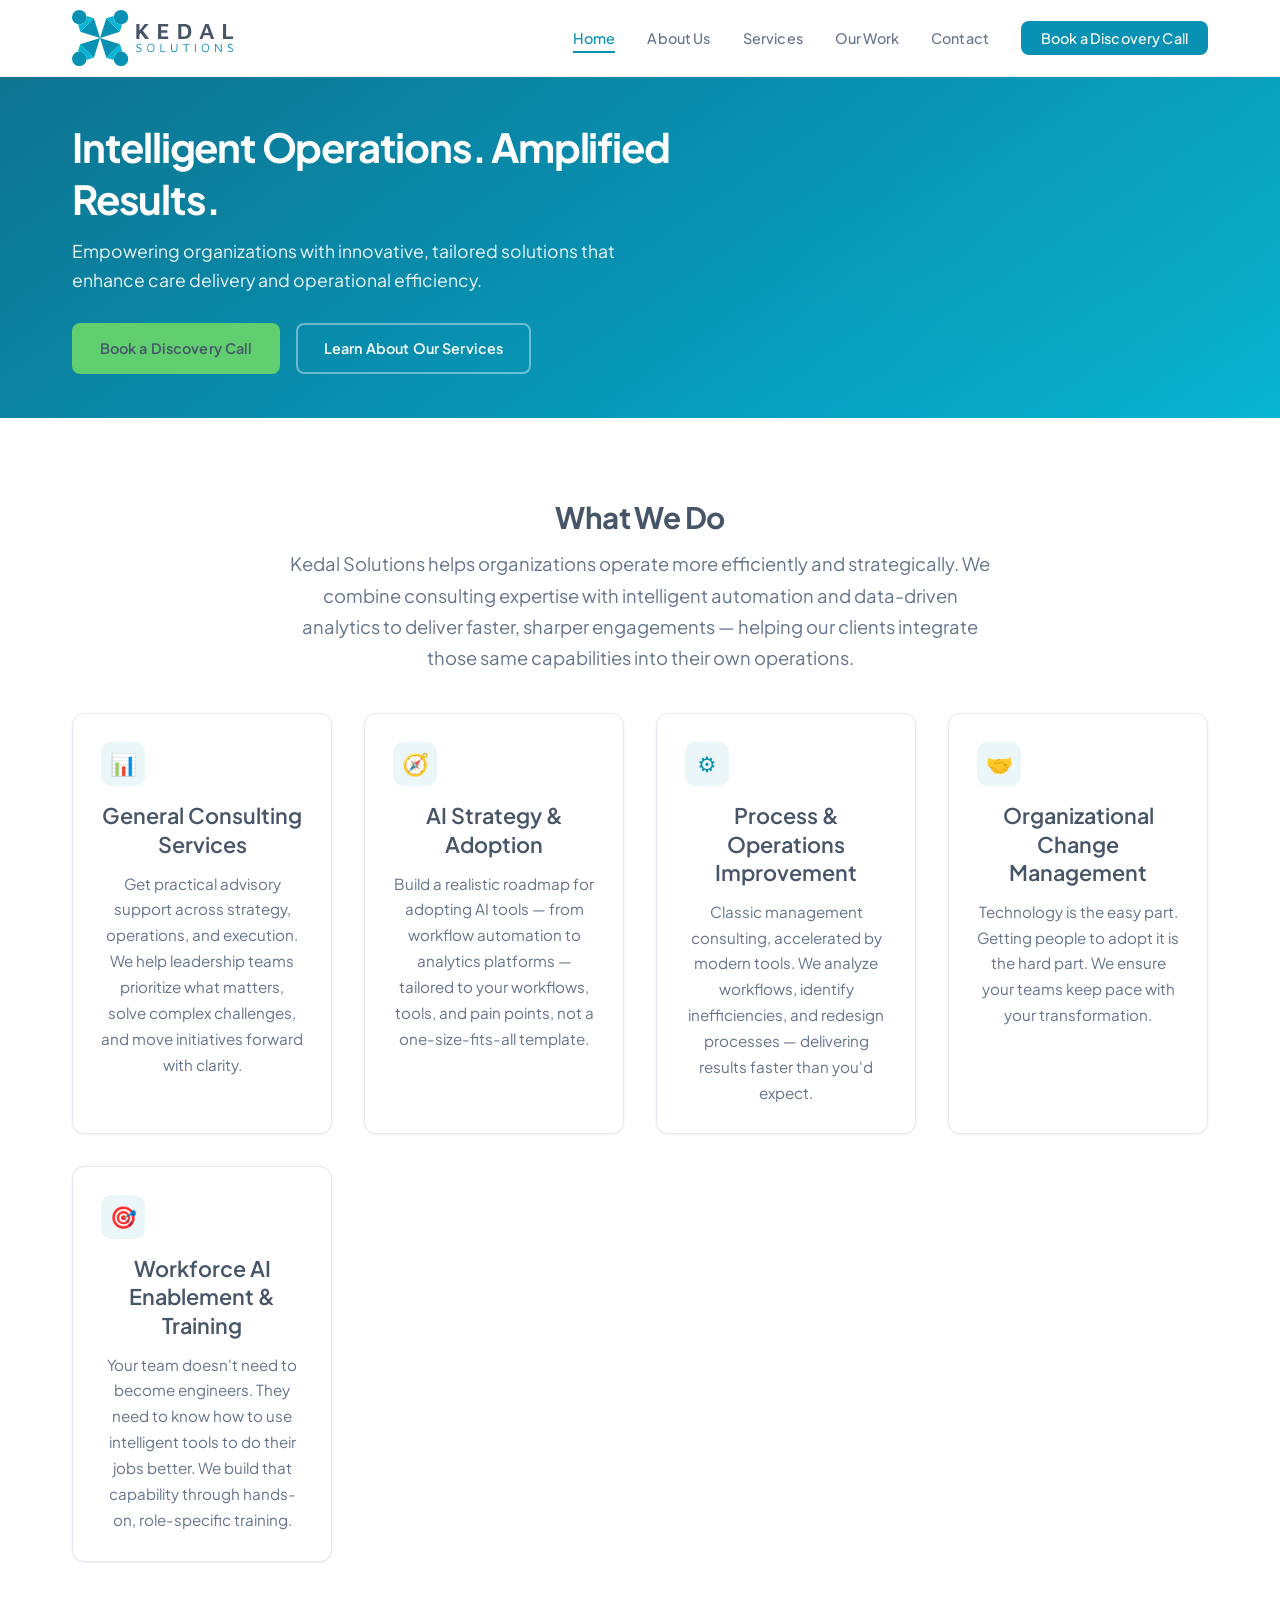
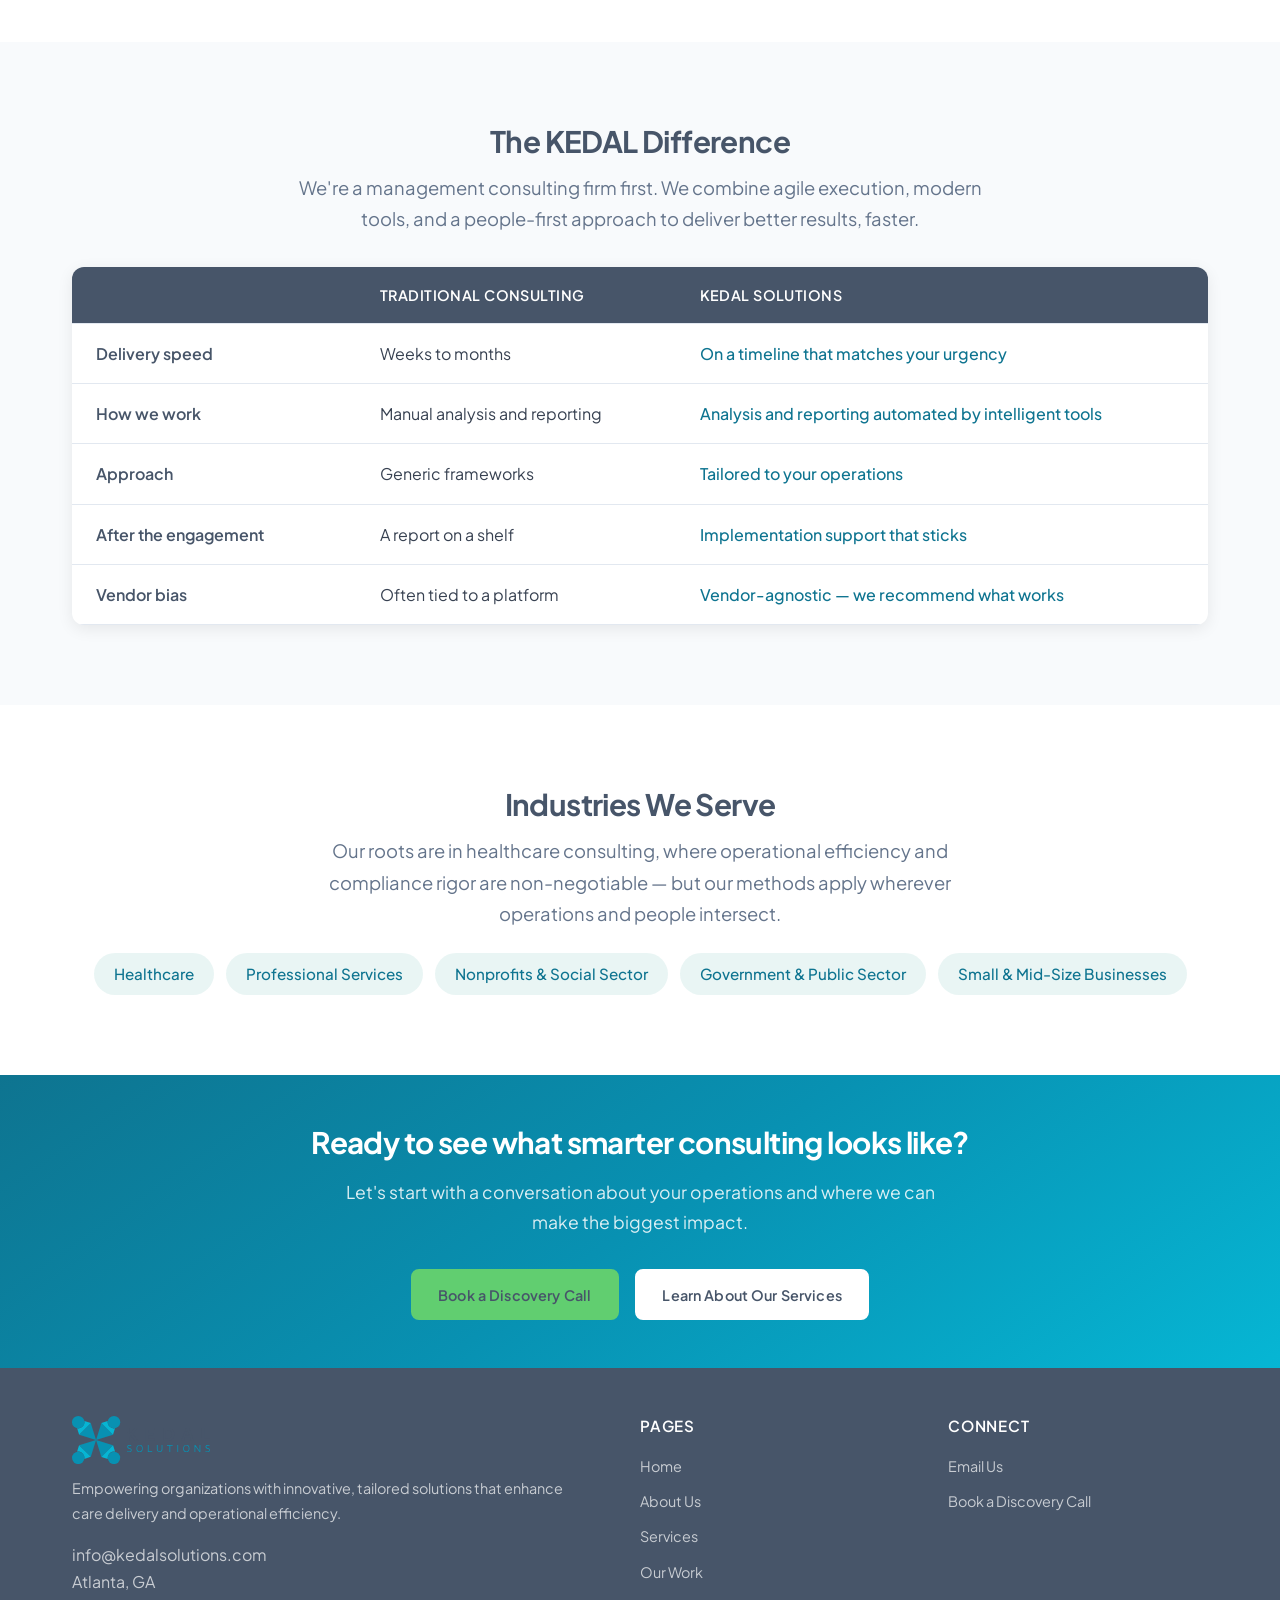
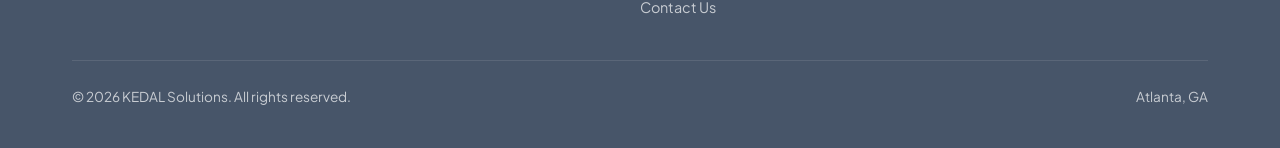
==== commit 1436c280: "Update Our Work page and Homepage: expand founder bio, update cards, consolidate Industries section " ====
--- a/index.html
+++ b/index.html
@@ -128,7 +128,7 @@
   <section class="section">
     <div class="container text-center">
       <h2>Industries We Serve</h2>
-      <p class="section-subtitle">Our roots are in healthcare consulting, where operational efficiency and compliance rigor are non-negotiable. We bring that same discipline everywhere we go.</p>
+      <p class="section-subtitle">Our roots are in healthcare consulting, where operational efficiency and compliance rigor are non-negotiable — but our methods apply wherever operations and people intersect.</p>
       <ul class="industries-list">
         <li>Healthcare</li>
         <li>Professional Services</li>
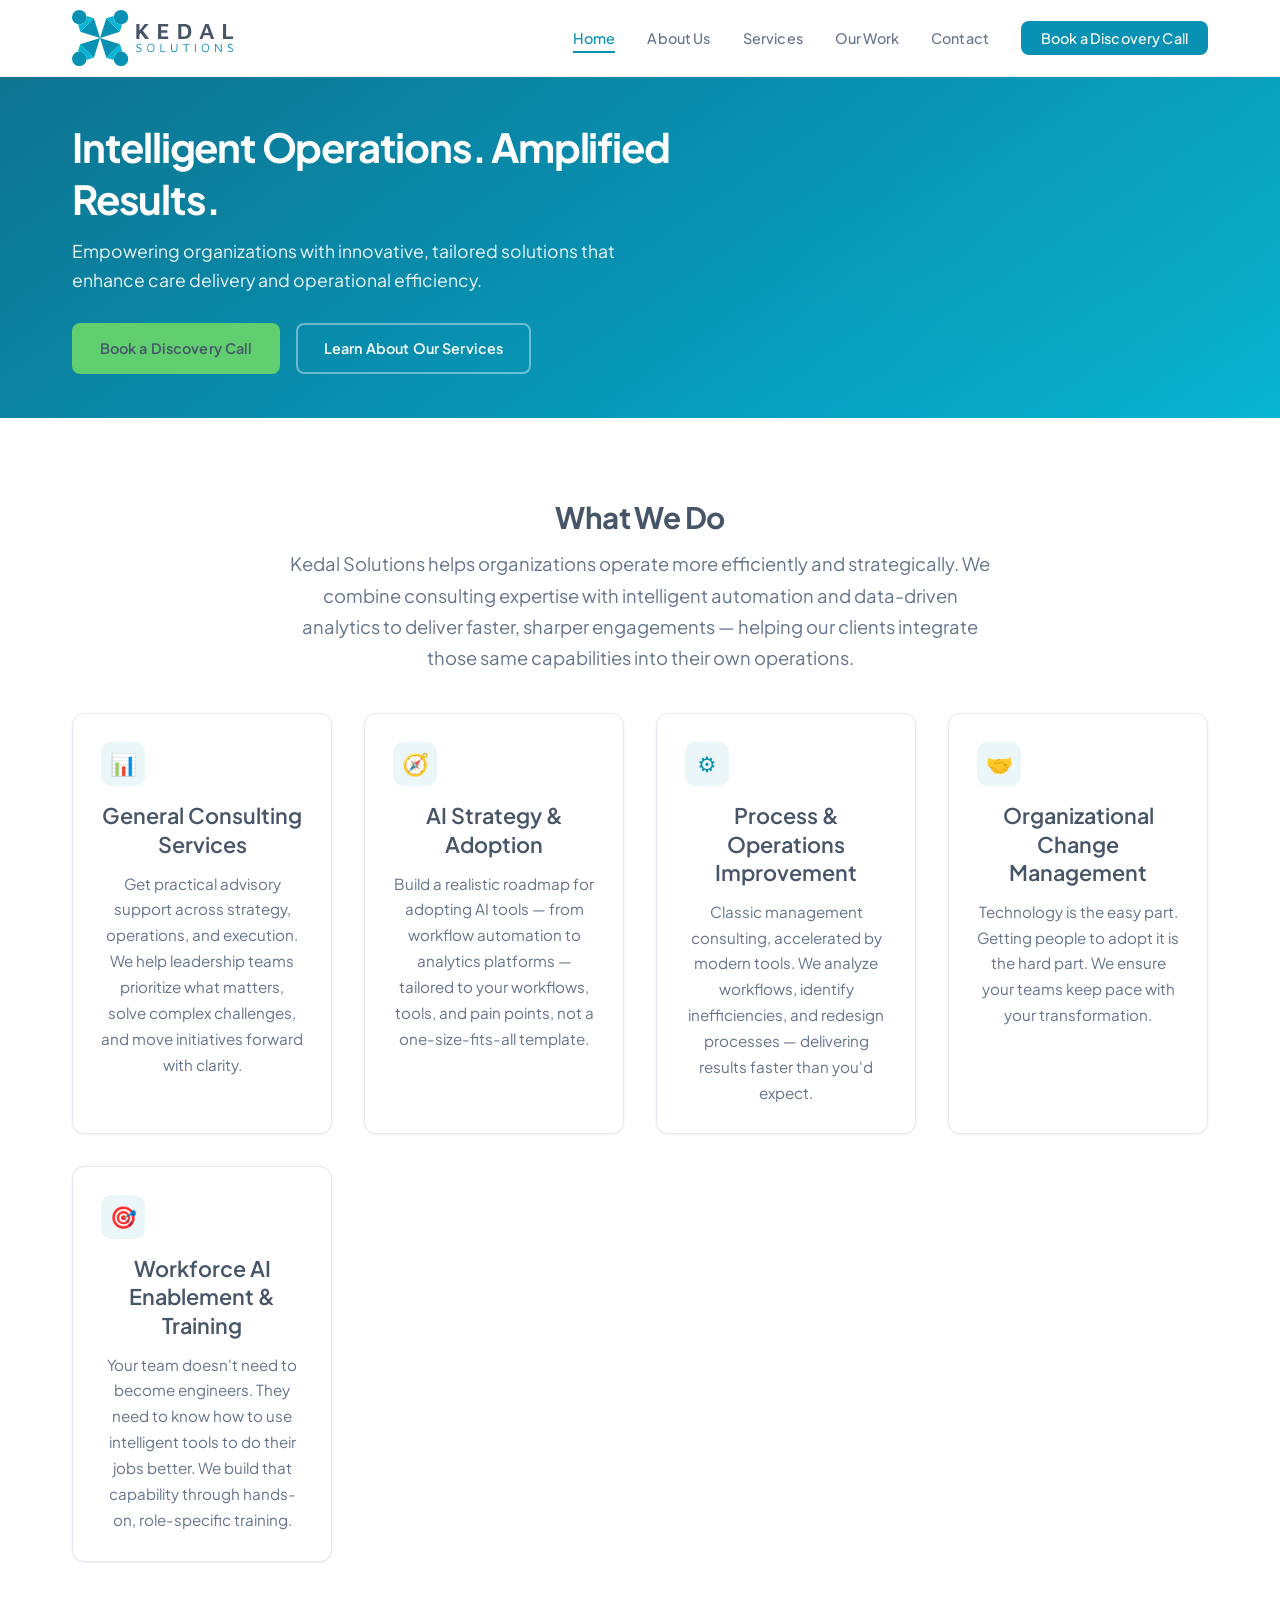
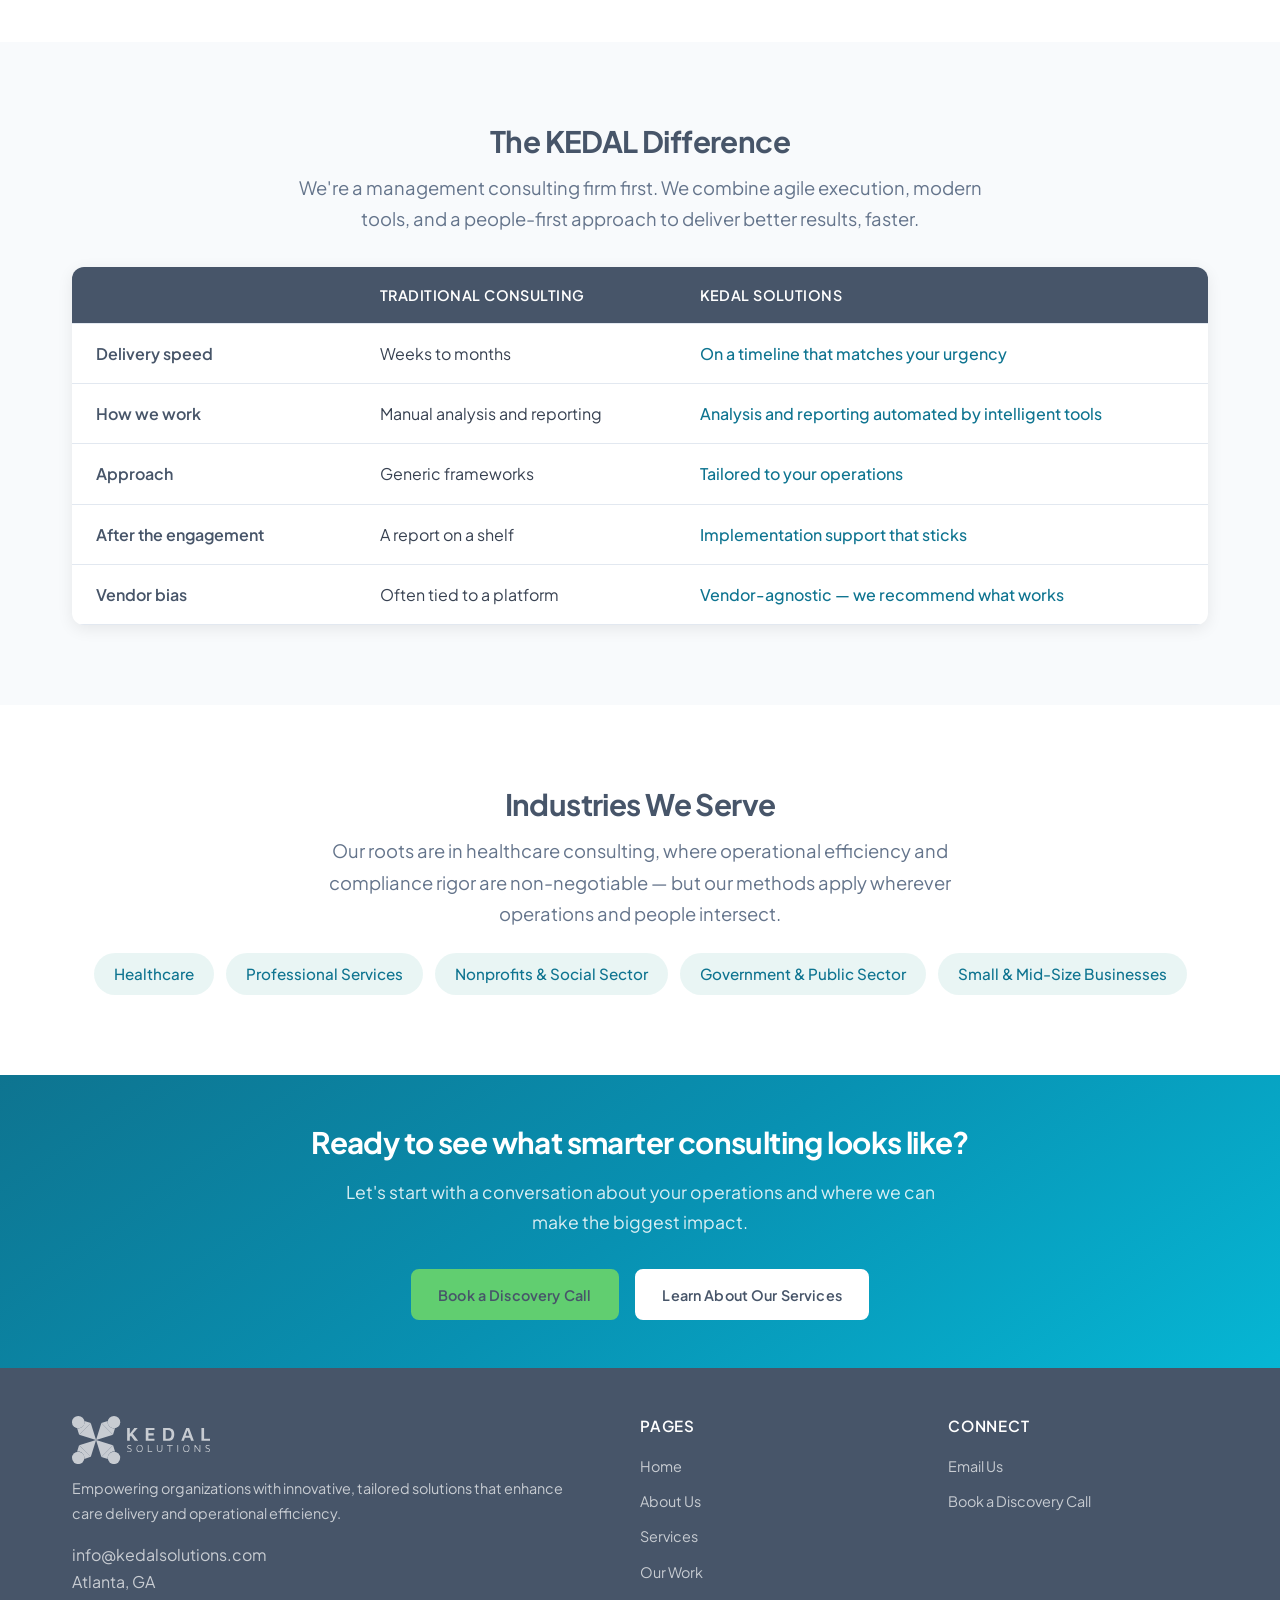
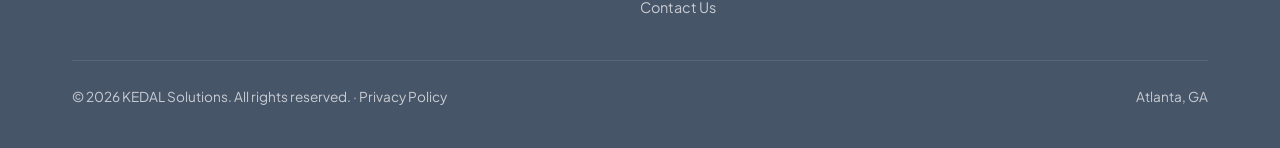
==== commit 9283bd69: "Footer updates: fix logo visibility, add Privacy Policy text, add form privacy note - Fix footer log" ====
--- a/index.html
+++ b/index.html
@@ -179,7 +179,7 @@
         </div>
       </div>
       <div class="footer__bottom">
-        <p>&copy; 2026 KEDAL Solutions. All rights reserved.</p>
+        <p>&copy; 2026 KEDAL Solutions. All rights reserved. · Privacy Policy</p>
         <p>Atlanta, GA</p>
       </div>
     </div>
--- a/css/style.css
+++ b/css/style.css
@@ -856,6 +856,7 @@
 .footer__brand img {
   height: 48px;
   width: auto;
+  filter: brightness(0) invert(1) opacity(0.7);
 }
 
 .footer__tagline {
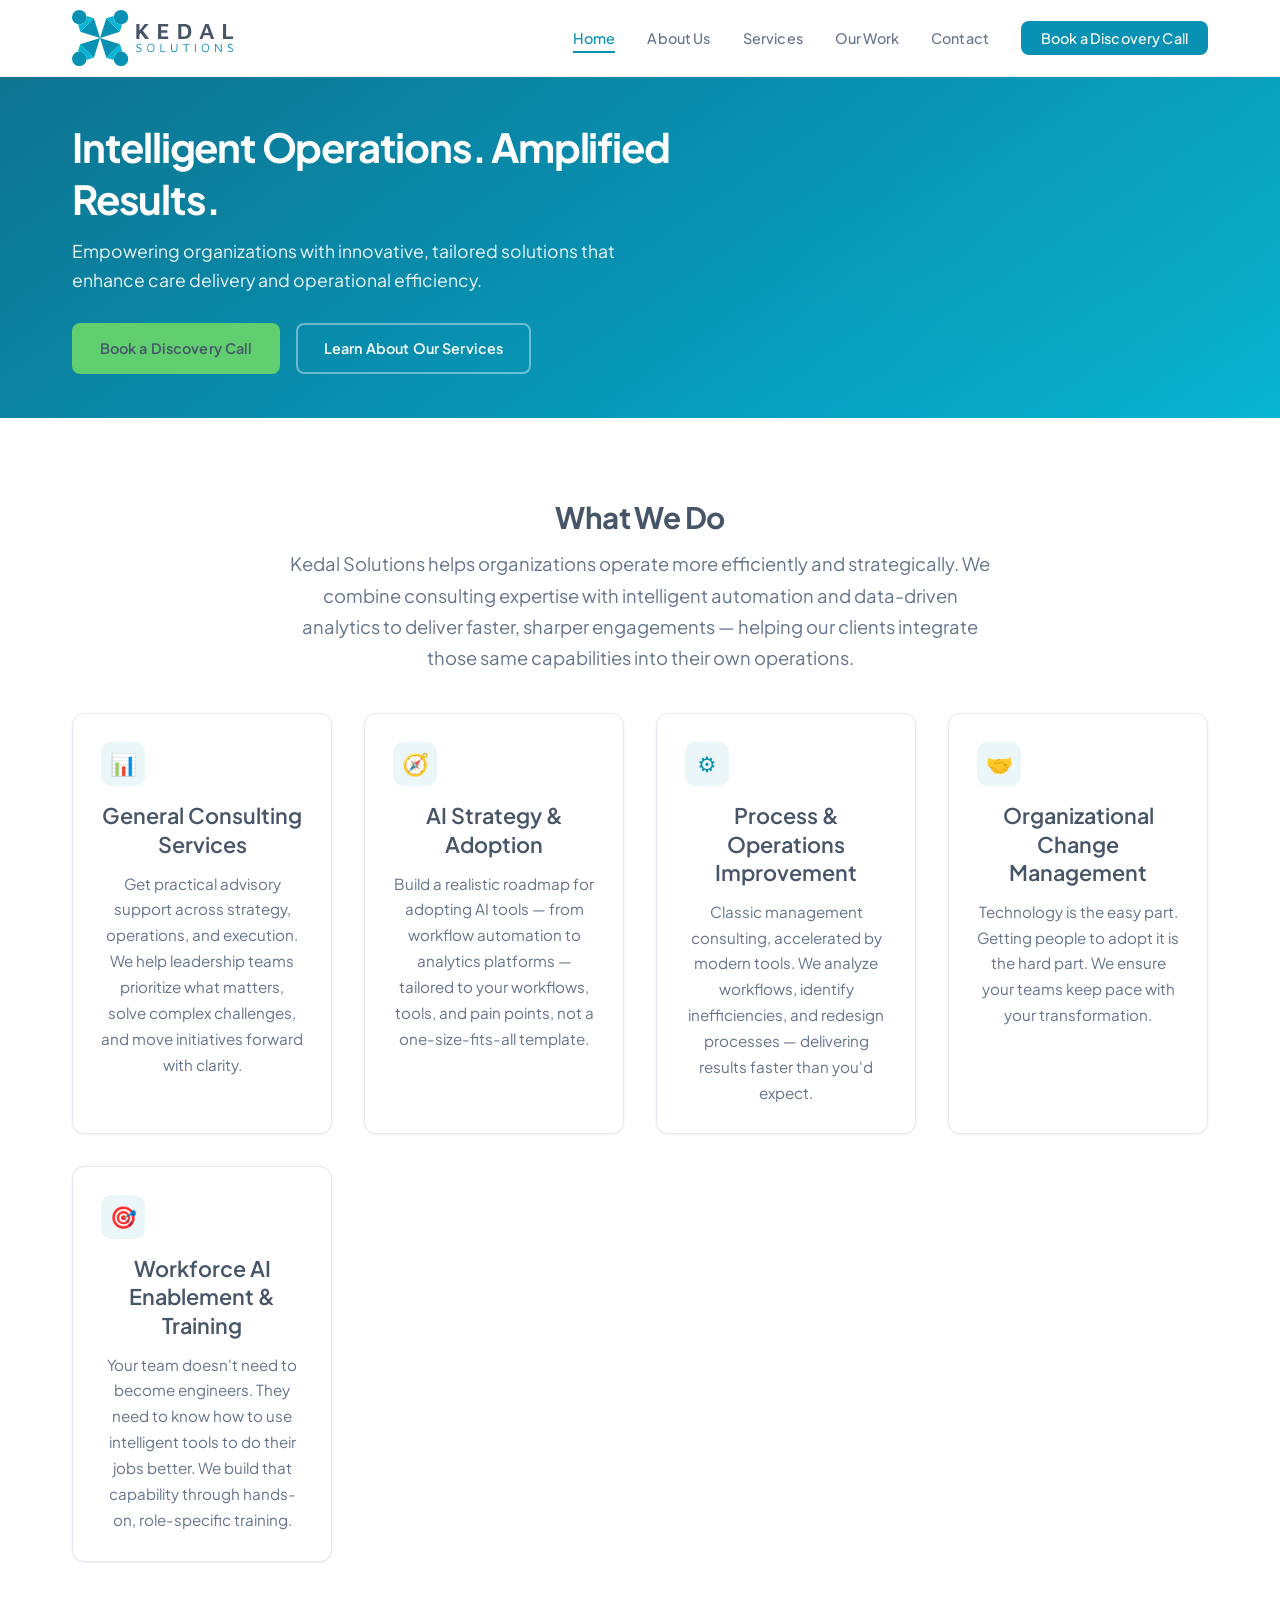
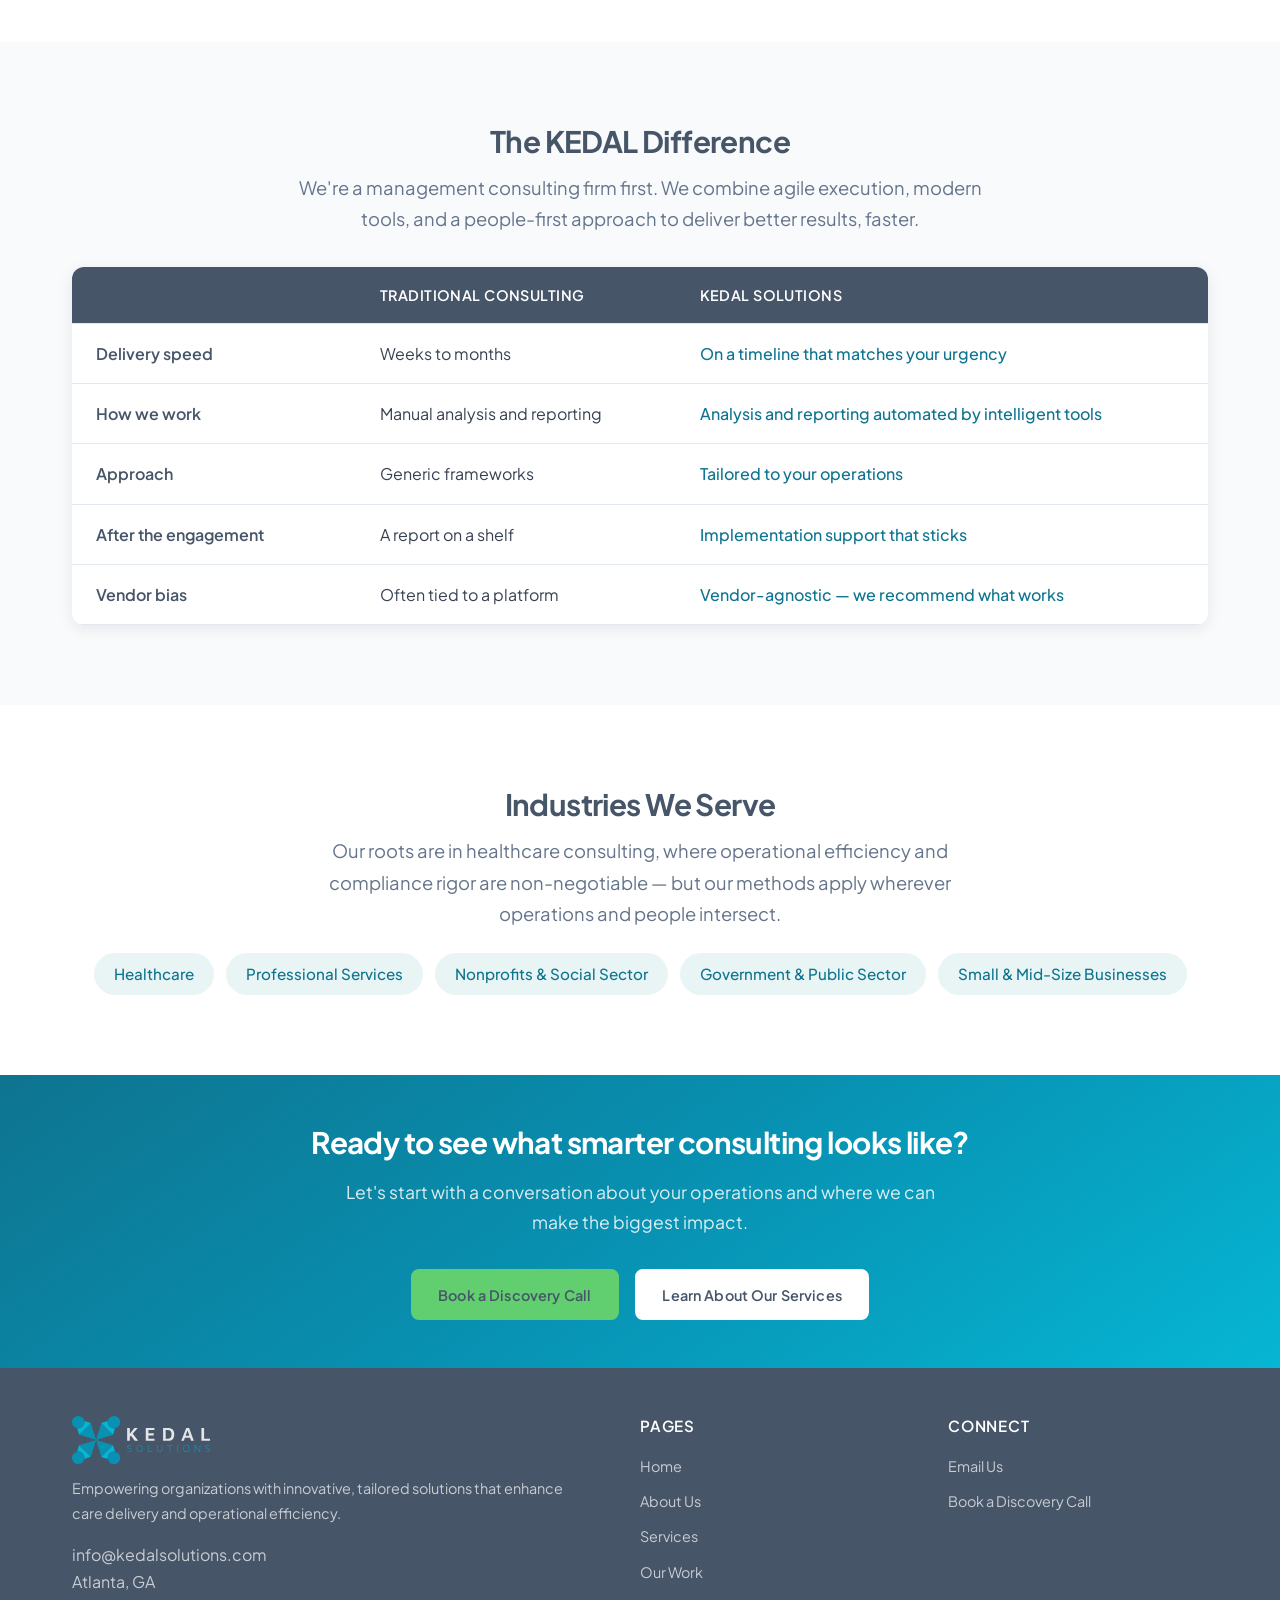
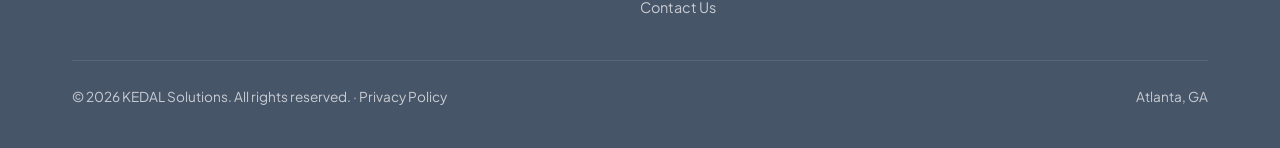
==== commit 132ed293: "Fix footer logo visibility: use light version of logo for dark footer background - Create logo-light" ====
--- a/index.html
+++ b/index.html
@@ -156,7 +156,7 @@
     <div class="container">
       <div class="footer__grid">
         <div>
-          <div class="footer__brand"><img src="images/logo.svg" alt="KEDAL Solutions"></div>
+          <div class="footer__brand"><img src="images/logo-light.svg" alt="KEDAL Solutions"></div>
           <p class="footer__tagline">Empowering organizations with innovative, tailored solutions that enhance care delivery and operational efficiency.</p>
           <p>info@kedalsolutions.com<br>Atlanta, GA</p>
         </div>
--- a/css/style.css
+++ b/css/style.css
@@ -856,7 +856,6 @@
 .footer__brand img {
   height: 48px;
   width: auto;
-  filter: brightness(0) invert(1) opacity(0.7);
 }
 
 .footer__tagline {
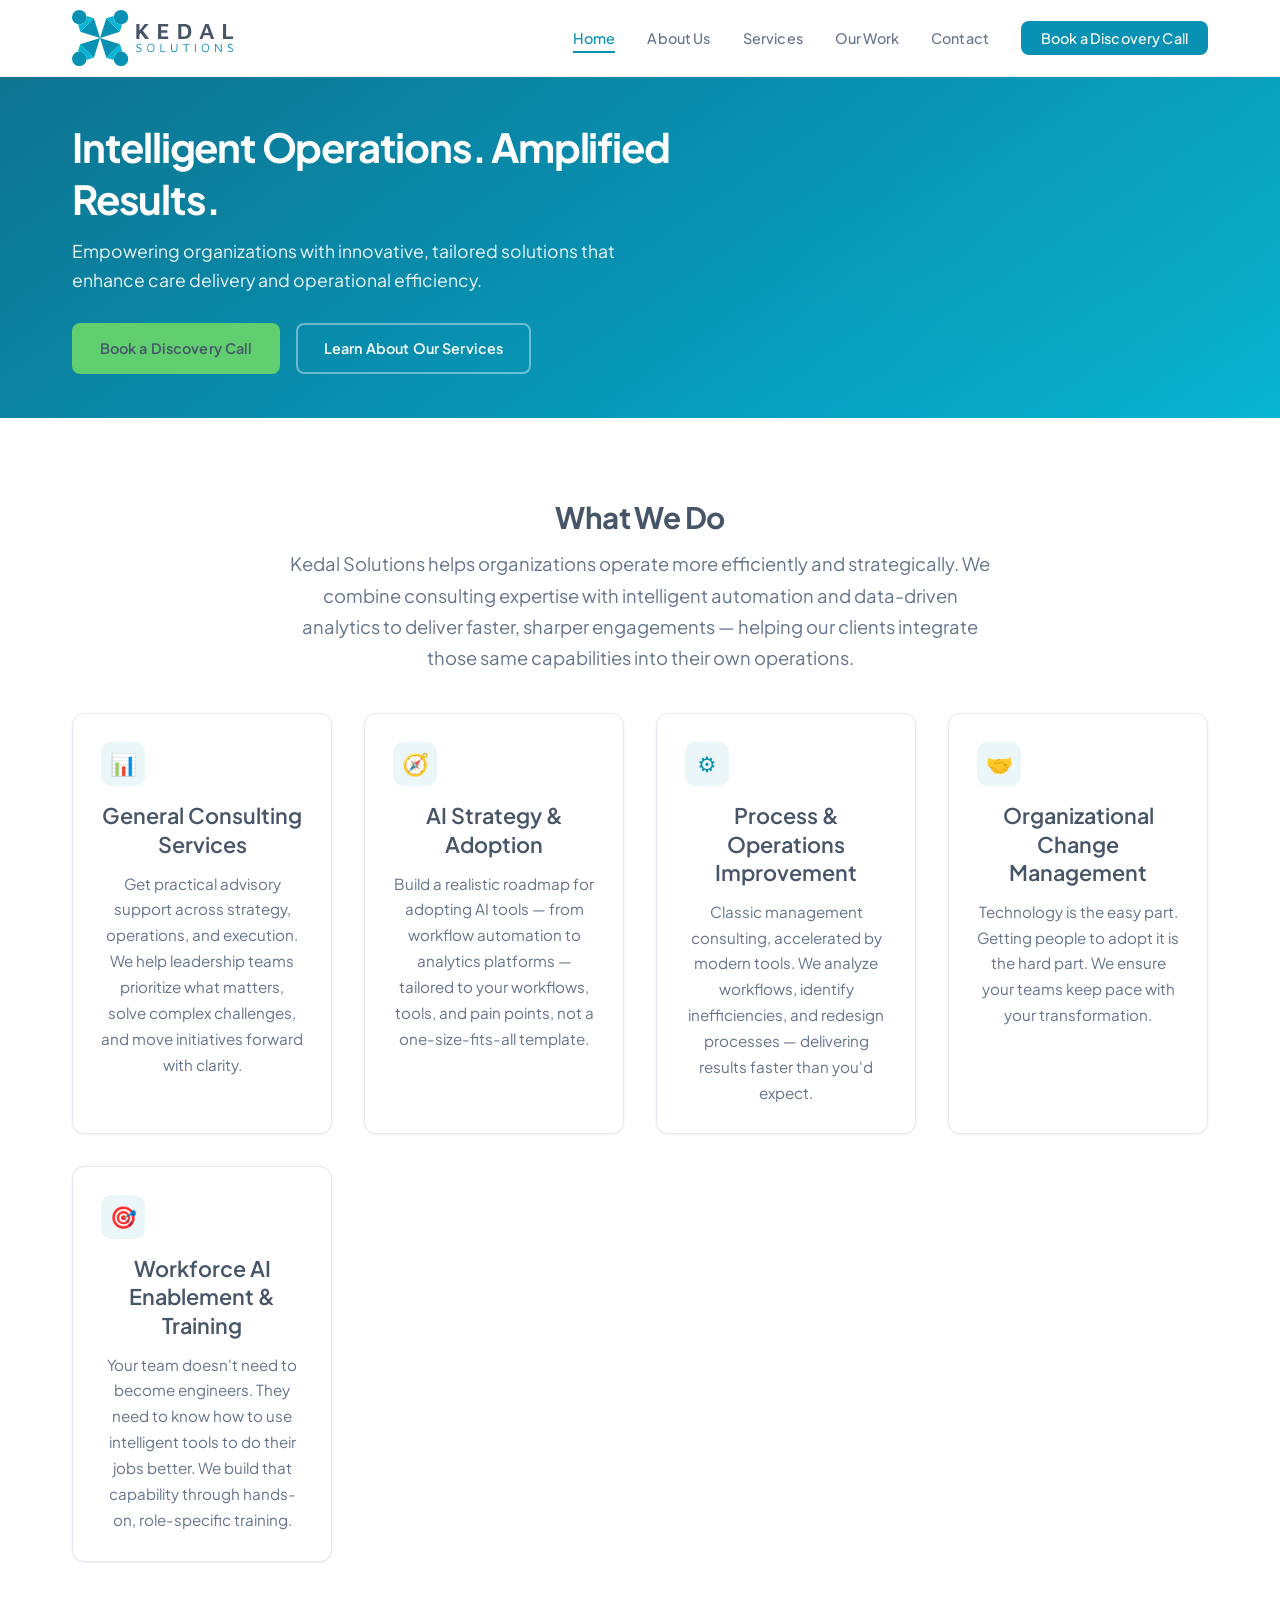
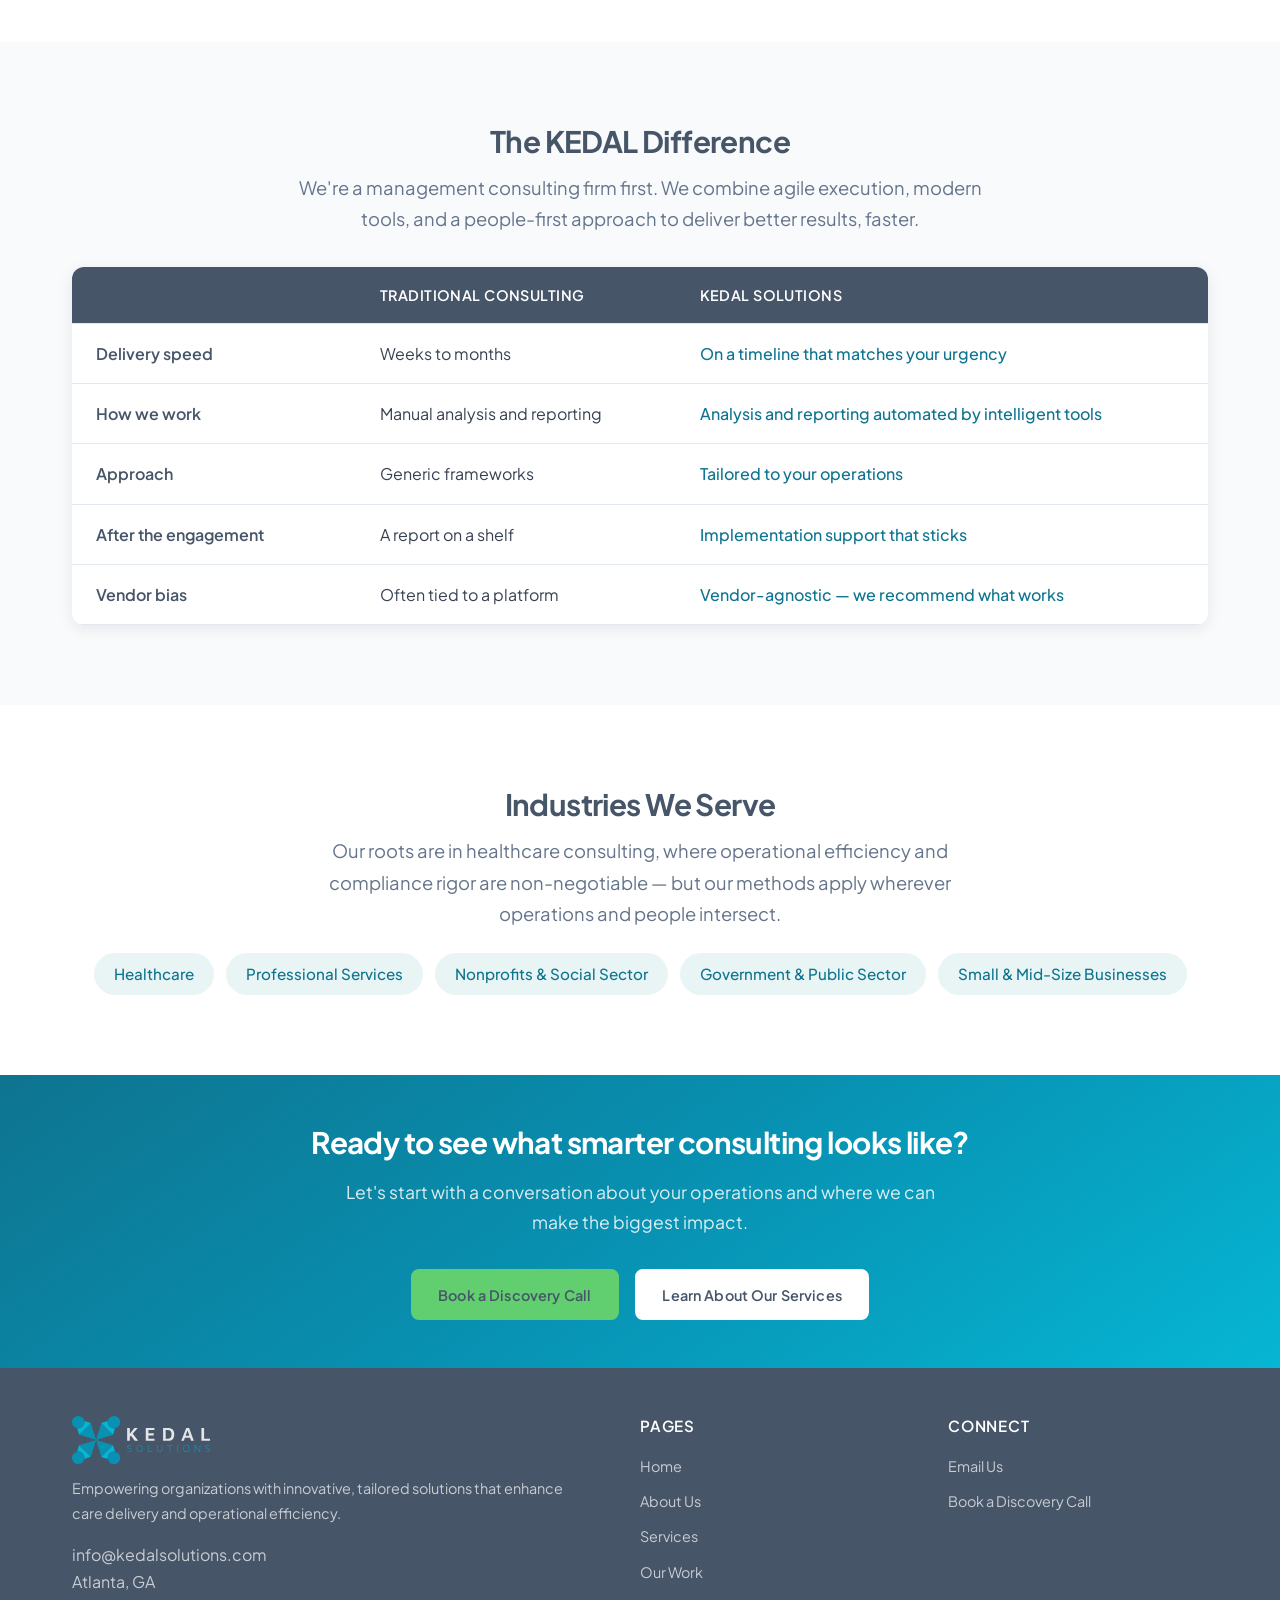
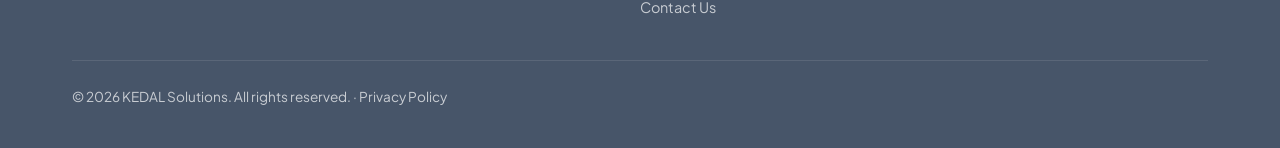
==== commit 3e373d2a: "Remove Atlanta, GA from footer bottom bar on all pages" ====
--- a/index.html
+++ b/index.html
@@ -180,7 +180,6 @@
       </div>
       <div class="footer__bottom">
         <p>&copy; 2026 KEDAL Solutions. All rights reserved. · Privacy Policy</p>
-        <p>Atlanta, GA</p>
       </div>
     </div>
   </footer>
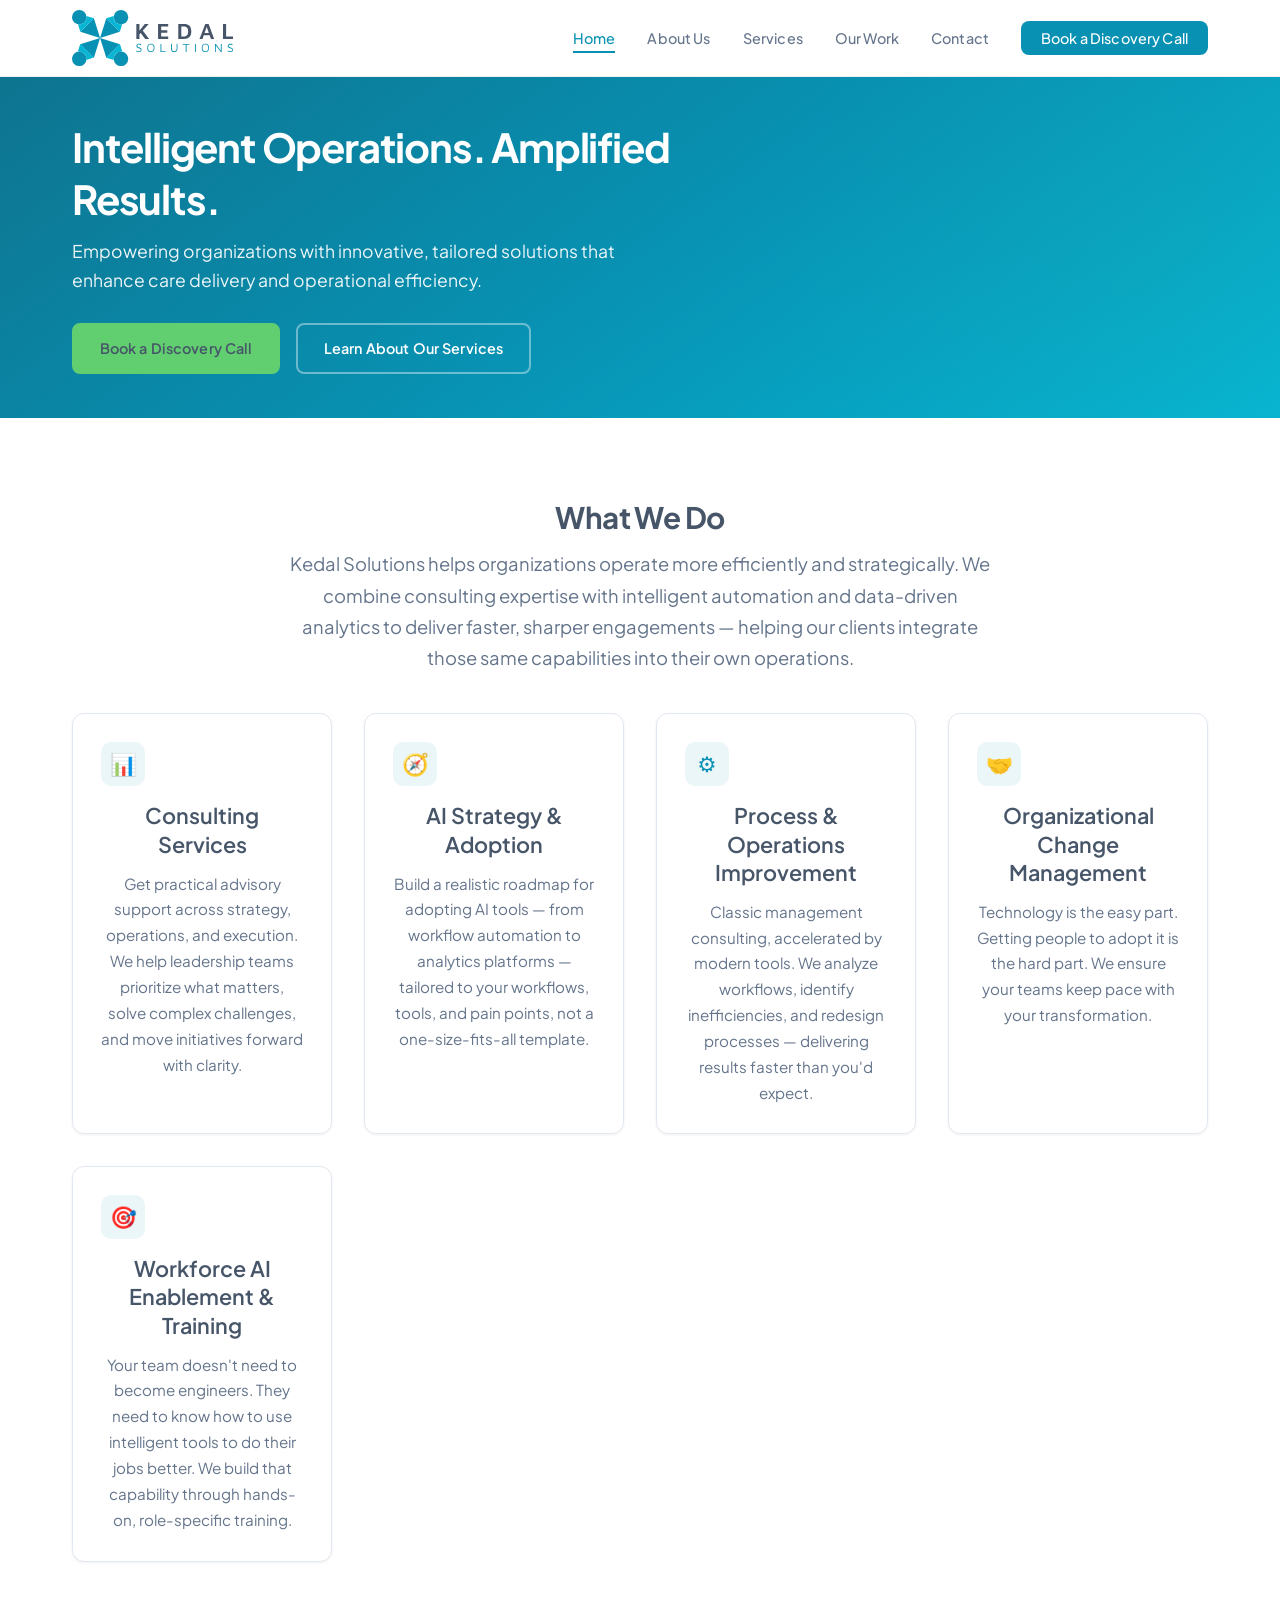
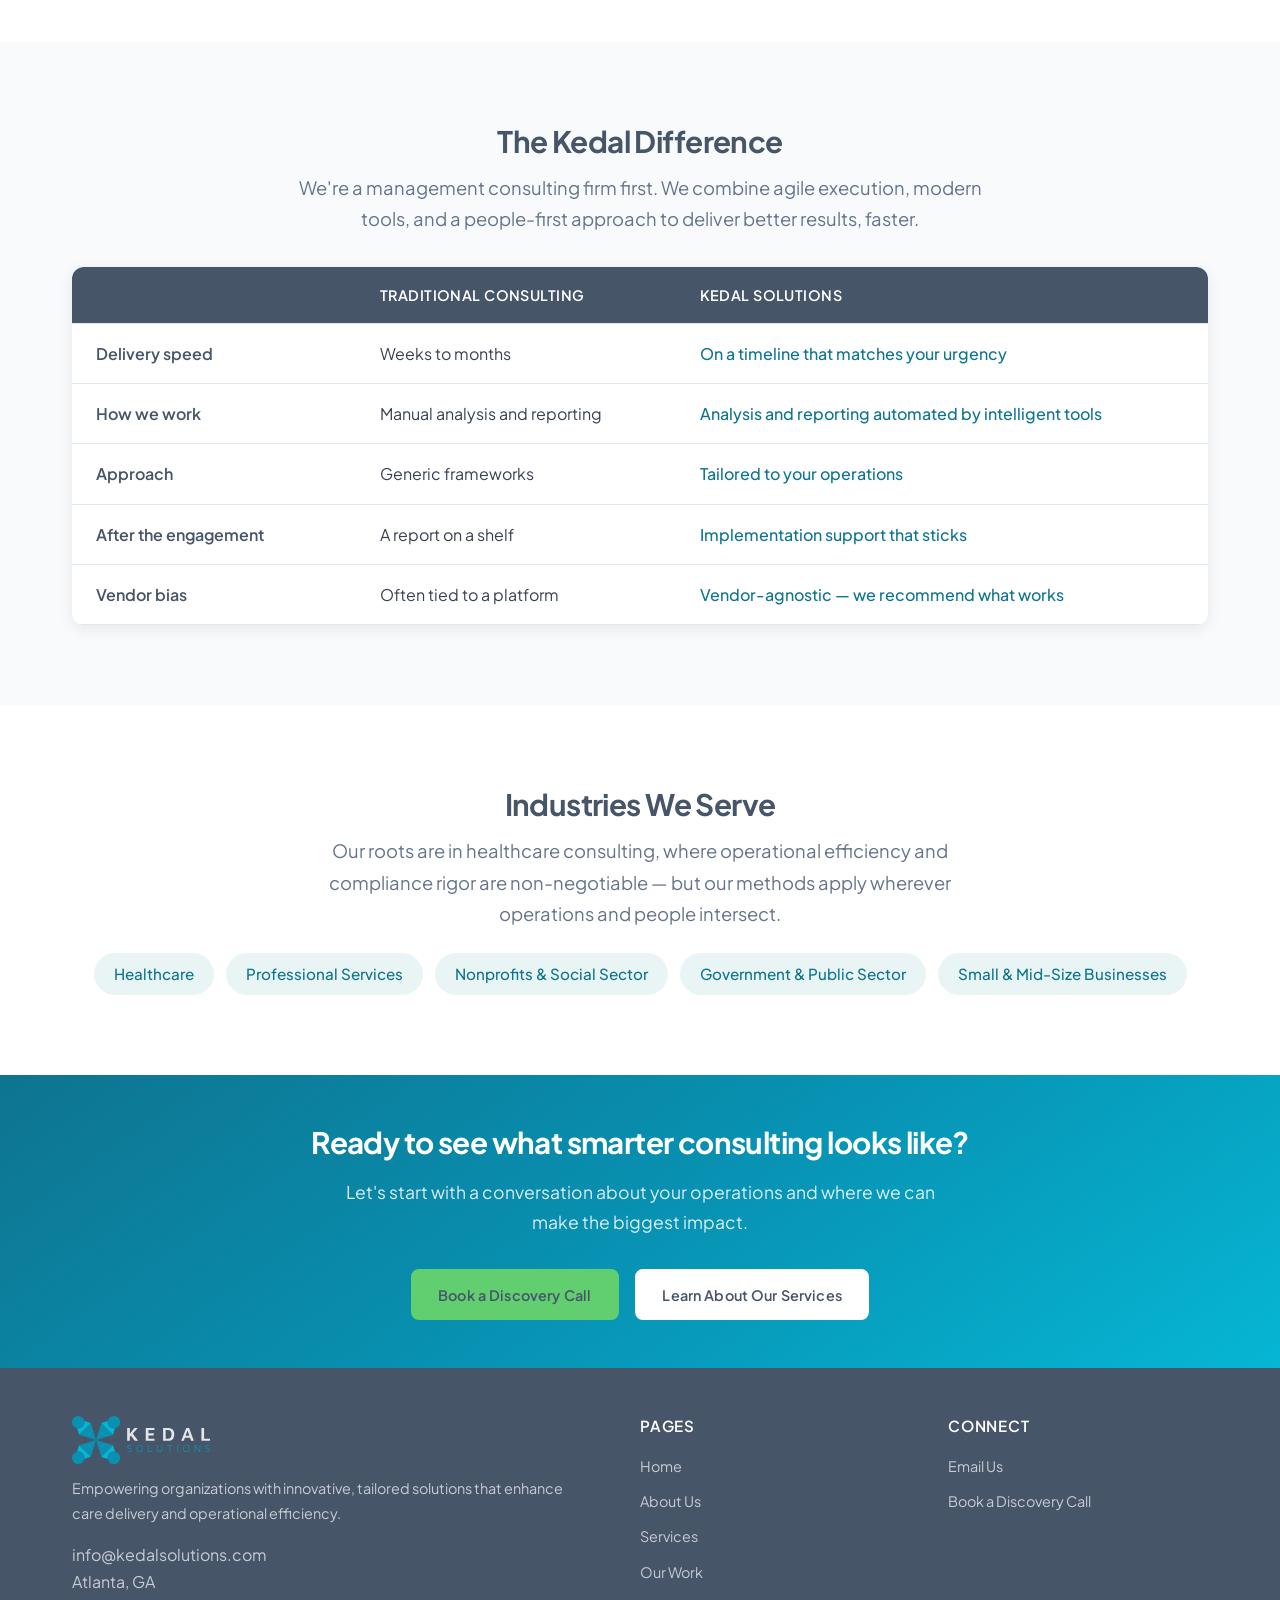
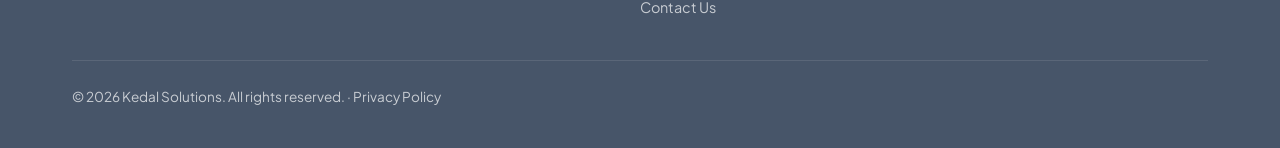
==== commit dca02ed2: "Update branding: KEDAL → Kedal, remove General from Consulting Services" ====
--- a/index.html
+++ b/index.html
@@ -3,7 +3,7 @@
 <head>
   <meta charset="UTF-8">
   <meta name="viewport" content="width=device-width, initial-scale=1.0">
-  <title>KEDAL Solutions — Intelligent Operations. Amplified Results.</title>
+  <title>Kedal Solutions — Intelligent Operations. Amplified Results.</title>
   <meta name="description" content="Management consulting that delivers smarter, faster results — powered by intelligent automation, AI-driven research, and advanced analytics.">
   <link rel="preconnect" href="https://fonts.googleapis.com">
   <link rel="preconnect" href="https://fonts.gstatic.com" crossorigin>
@@ -16,7 +16,7 @@
   <!-- Navigation -->
   <nav class="navbar">
     <div class="container">
-      <a href="index.html" class="navbar__logo"><img src="images/logo.svg" alt="KEDAL Solutions"></a>
+      <a href="index.html" class="navbar__logo"><img src="images/logo.svg" alt="Kedal Solutions"></a>
       <button class="navbar__toggle" aria-label="Toggle menu" aria-expanded="false">
         <span></span><span></span><span></span>
       </button>
@@ -52,7 +52,7 @@
       <div class="cards-grid">
         <div class="card">
           <div class="card__icon">📊</div>
-          <h3>General Consulting Services</h3>
+          <h3>Consulting Services</h3>
           <p>Get practical advisory support across strategy, operations, and execution. We help leadership teams prioritize what matters, solve complex challenges, and move initiatives forward with clarity.</p>
         </div>
         <div class="card">
@@ -79,10 +79,10 @@
     </div>
   </section>
 
-  <!-- The KEDAL Difference -->
+  <!-- The Kedal Difference -->
   <section class="section section--gray">
     <div class="container">
-      <h2 class="text-center">The KEDAL Difference</h2>
+      <h2 class="text-center">The Kedal Difference</h2>
       <p class="section-subtitle text-center">We're a management consulting firm first. We combine agile execution, modern tools, and a people-first approach to deliver better results, faster.</p>
 
       <table class="comparison-table">
@@ -90,7 +90,7 @@
           <tr>
             <th></th>
             <th>Traditional Consulting</th>
-            <th>KEDAL Solutions</th>
+            <th>Kedal Solutions</th>
           </tr>
         </thead>
         <tbody>
@@ -156,7 +156,7 @@
     <div class="container">
       <div class="footer__grid">
         <div>
-          <div class="footer__brand"><img src="images/logo-light.svg" alt="KEDAL Solutions"></div>
+          <div class="footer__brand"><img src="images/logo-light.svg" alt="Kedal Solutions"></div>
           <p class="footer__tagline">Empowering organizations with innovative, tailored solutions that enhance care delivery and operational efficiency.</p>
           <p>info@kedalsolutions.com<br>Atlanta, GA</p>
         </div>
@@ -179,7 +179,7 @@
         </div>
       </div>
       <div class="footer__bottom">
-        <p>&copy; 2026 KEDAL Solutions. All rights reserved. · Privacy Policy</p>
+        <p>&copy; 2026 Kedal Solutions. All rights reserved. · Privacy Policy</p>
       </div>
     </div>
   </footer>
--- a/css/style.css
+++ b/css/style.css
@@ -1,5 +1,5 @@
 /* ========================================
-   KEDAL Solutions — Main Stylesheet
+   Kedal Solutions — Main Stylesheet
    ======================================== */
 
 /* --- CSS Variables --- */
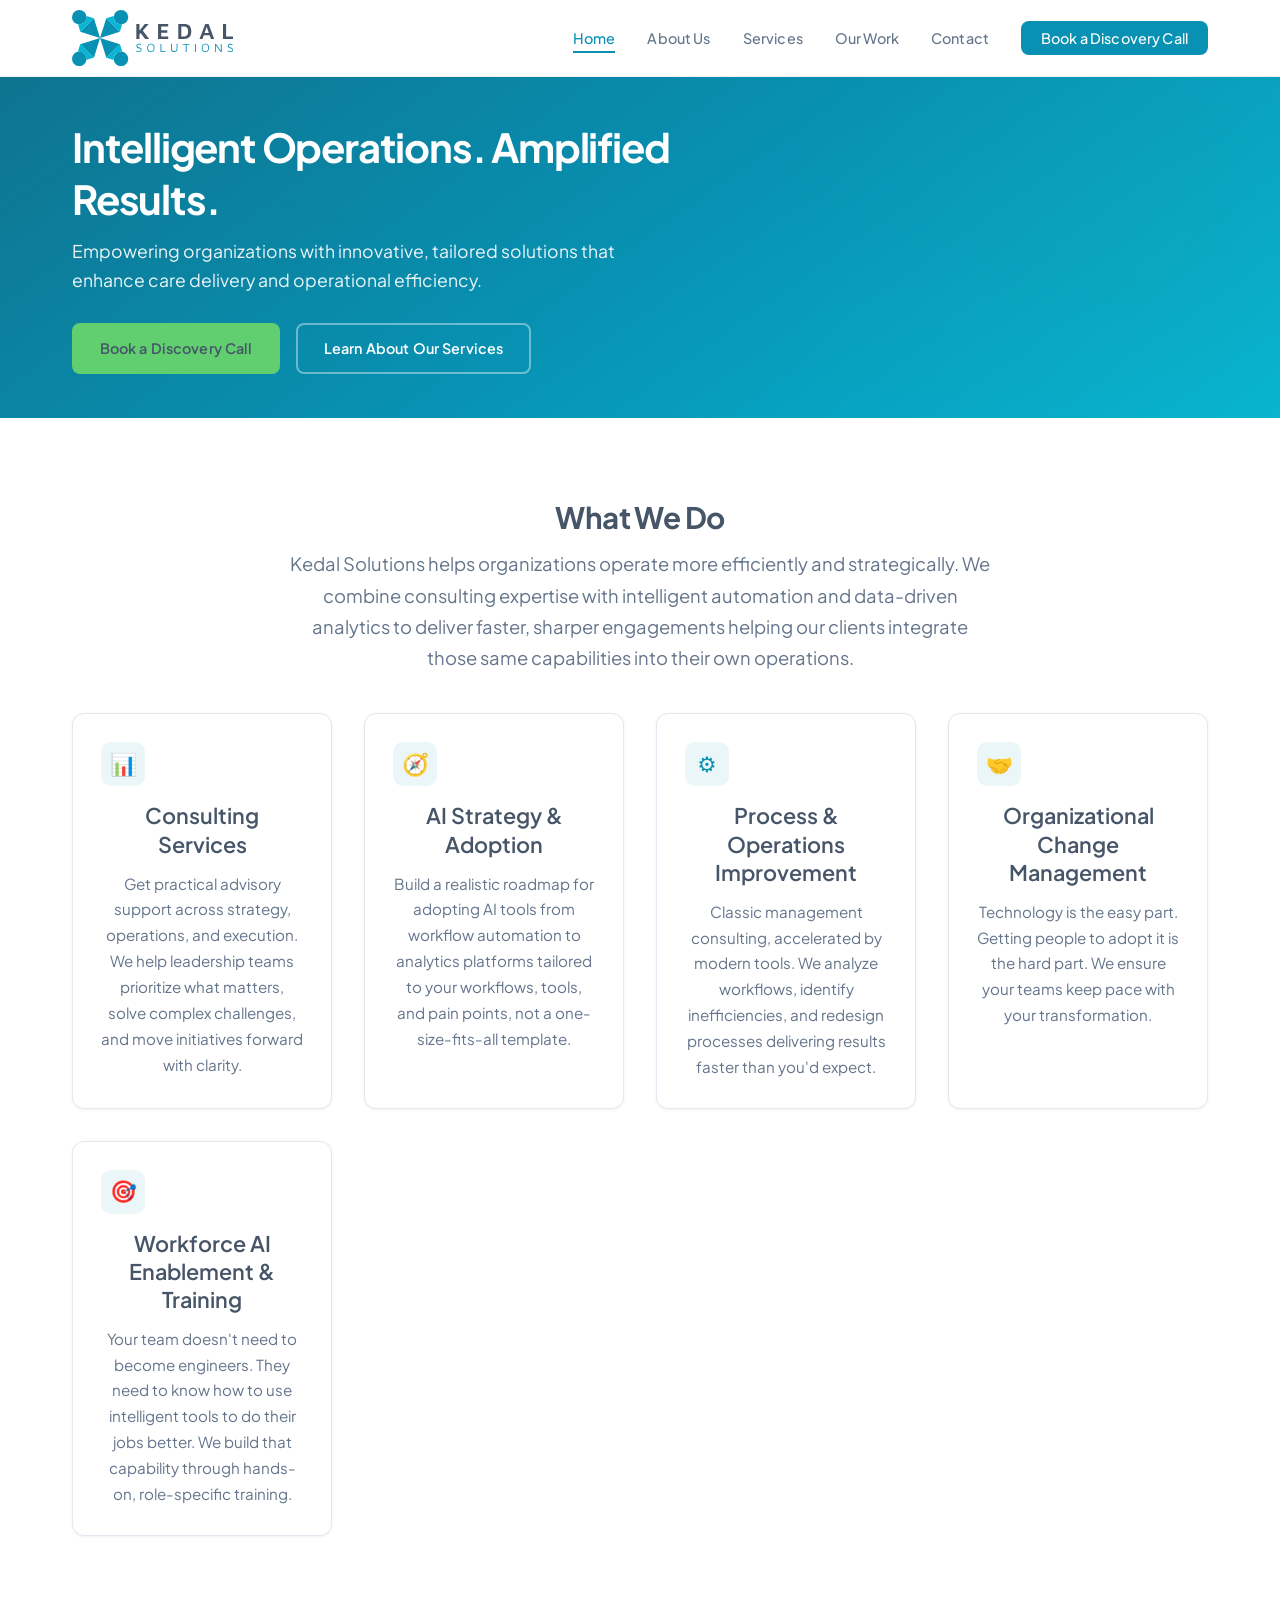
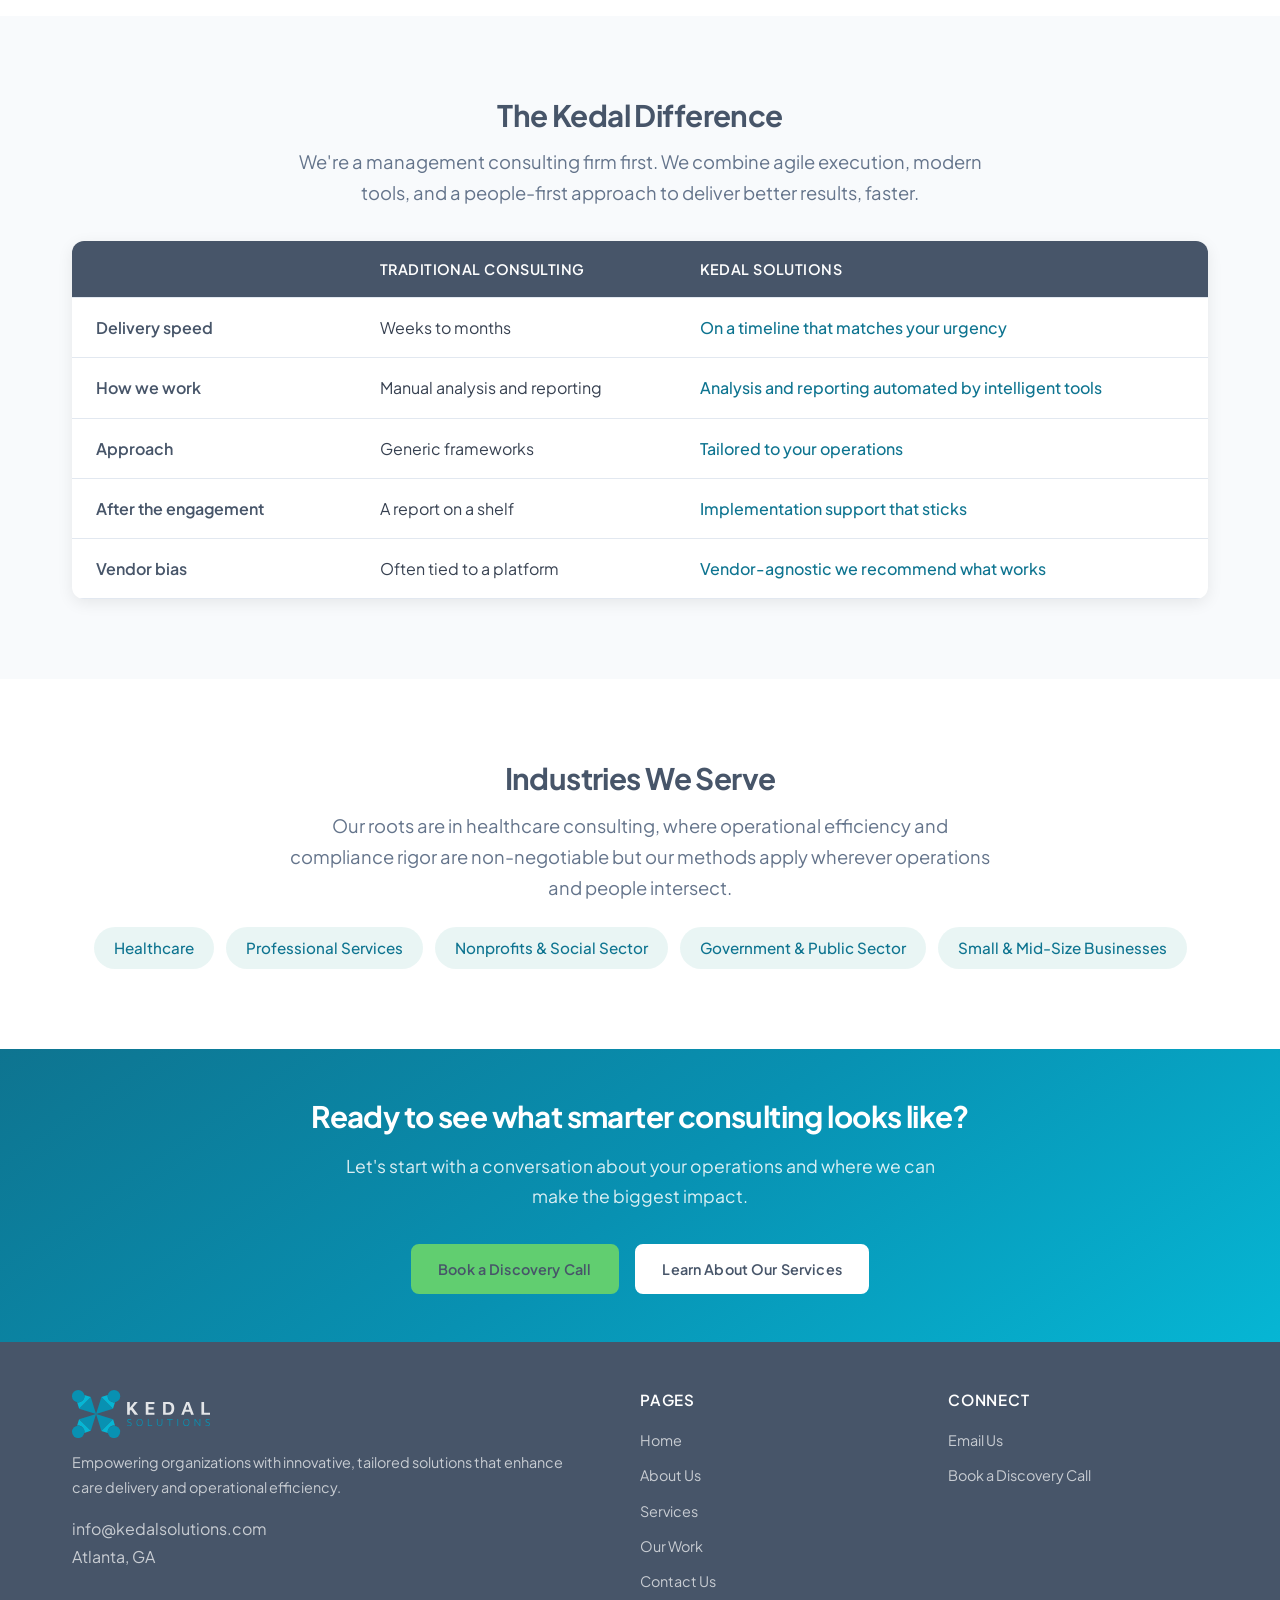
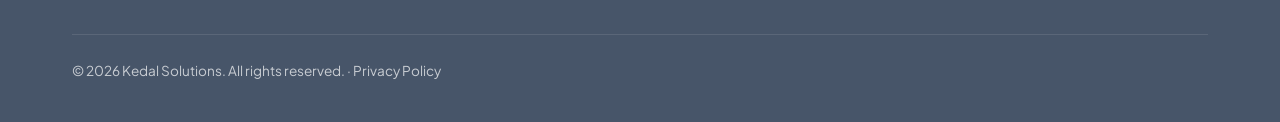
==== commit c7b03e1e: "Remove em dashes from home page text sections" ====
--- a/index.html
+++ b/index.html
@@ -47,7 +47,7 @@
   <section class="section">
     <div class="container text-center">
       <h2>What We Do</h2>
-      <p class="section-subtitle">Kedal Solutions helps organizations operate more efficiently and strategically. We combine consulting expertise with intelligent automation and data-driven analytics to deliver faster, sharper engagements — helping our clients integrate those same capabilities into their own operations.</p>
+      <p class="section-subtitle">Kedal Solutions helps organizations operate more efficiently and strategically. We combine consulting expertise with intelligent automation and data-driven analytics to deliver faster, sharper engagements helping our clients integrate those same capabilities into their own operations.</p>
 
       <div class="cards-grid">
         <div class="card">
@@ -58,12 +58,12 @@
         <div class="card">
           <div class="card__icon">🧭</div>
           <h3>AI Strategy &amp; Adoption</h3>
-          <p>Build a realistic roadmap for adopting AI tools — from workflow automation to analytics platforms — tailored to your workflows, tools, and pain points, not a one-size-fits-all template.</p>
+          <p>Build a realistic roadmap for adopting AI tools from workflow automation to analytics platforms tailored to your workflows, tools, and pain points, not a one-size-fits-all template.</p>
         </div>
         <div class="card">
           <div class="card__icon">⚙️</div>
           <h3>Process &amp; Operations Improvement</h3>
-          <p>Classic management consulting, accelerated by modern tools. We analyze workflows, identify inefficiencies, and redesign processes — delivering results faster than you'd expect.</p>
+          <p>Classic management consulting, accelerated by modern tools. We analyze workflows, identify inefficiencies, and redesign processes delivering results faster than you'd expect.</p>
         </div>
         <div class="card">
           <div class="card__icon">🤝</div>
@@ -117,7 +117,7 @@
           <tr>
             <td>Vendor bias</td>
             <td>Often tied to a platform</td>
-            <td>Vendor-agnostic — we recommend what works</td>
+            <td>Vendor-agnostic we recommend what works</td>
           </tr>
         </tbody>
       </table>
@@ -128,7 +128,7 @@
   <section class="section">
     <div class="container text-center">
       <h2>Industries We Serve</h2>
-      <p class="section-subtitle">Our roots are in healthcare consulting, where operational efficiency and compliance rigor are non-negotiable — but our methods apply wherever operations and people intersect.</p>
+      <p class="section-subtitle">Our roots are in healthcare consulting, where operational efficiency and compliance rigor are non-negotiable but our methods apply wherever operations and people intersect.</p>
       <ul class="industries-list">
         <li>Healthcare</li>
         <li>Professional Services</li>
